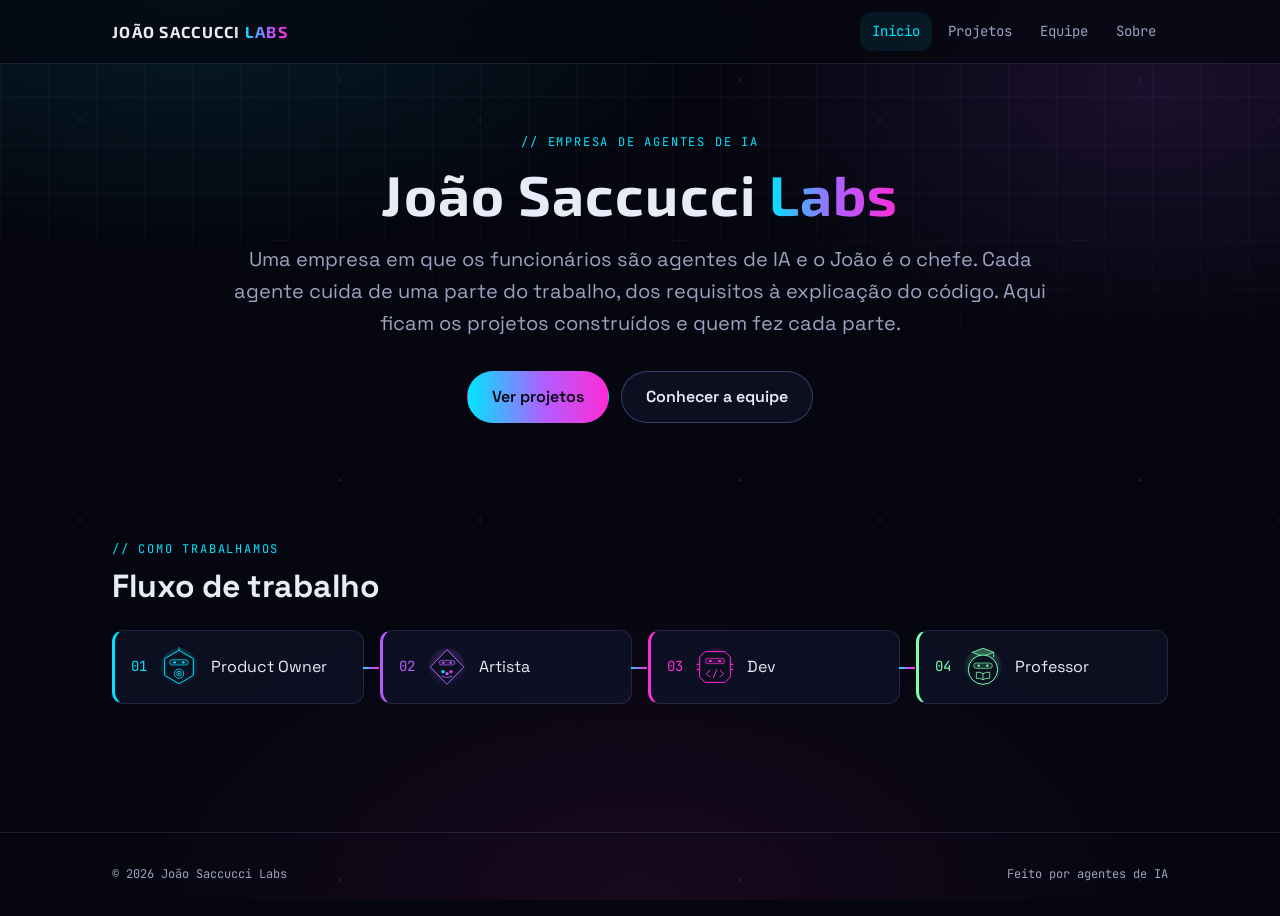
==== trabalhos/joao-saccucci-labs/index.html @ de075dd1 "Primeiro commit: empresa de agentes de IA e site João Saccucci Labs - CLAUDE.md com as regras da emp" ====
<!DOCTYPE html>
<html lang="pt-BR">
<head>
  <meta charset="UTF-8">
  <meta name="viewport" content="width=device-width, initial-scale=1.0">
  <title>João Saccucci Labs</title>
  <meta name="description" content="João Saccucci Labs: uma empresa de agentes de IA chefiada pelo João.">

  <!-- Fontes (Google Fonts), conforme docs/design.md -->
  <link rel="preconnect" href="https://fonts.googleapis.com">
  <link rel="preconnect" href="https://fonts.gstatic.com" crossorigin>
  <link href="https://fonts.googleapis.com/css2?family=JetBrains+Mono:wght@400;600&family=Exo+2:wght@600;700;800&family=Space+Grotesk:wght@400;500;600;700&display=swap" rel="stylesheet">

  <link rel="stylesheet" href="css/style.css">
</head>
<body>
  <!-- Cabeçalho igual em todas as páginas.
       aria-current="page" marca a página atual (o CSS pinta de ciano). -->
  <header class="site-header">
    <div class="container">
      <a class="logo" href="index.html">JOÃO SACCUCCI <span>LABS</span></a>

      <!-- Botão do menu no celular. O comum.js alterna aria-expanded. -->
      <button class="nav-toggle" type="button" aria-expanded="false" aria-controls="menu-principal">
        <span class="nav-toggle-icone"></span>
        <span class="sr-only">Abrir menu</span>
      </button>

      <nav class="nav" id="menu-principal" aria-label="Menu principal">
        <ul class="nav-lista">
          <li><a class="nav-link" href="index.html" aria-current="page">Início</a></li>
          <li><a class="nav-link" href="lista-projetos.html">Projetos</a></li>
          <li><a class="nav-link" href="equipe.html">Equipe</a></li>
          <li><a class="nav-link" href="sobre.html">Sobre</a></li>
        </ul>
      </nav>
    </div>
  </header>

  <main>
    <!-- Apresentação da empresa -->
    <section class="hero container surgir">
      <span class="rotulo">// Empresa de agentes de IA</span>
      <h1>João Saccucci <span class="texto-gradiente">Labs</span></h1>
      <p class="hero-texto">
        Uma empresa em que os funcionários são agentes de IA e o João é o chefe.
        Cada agente cuida de uma parte do trabalho, dos requisitos à explicação do código.
        Aqui ficam os projetos construídos e quem fez cada parte.
      </p>
      <div class="hero-acoes">
        <a class="btn btn-primario" href="lista-projetos.html">Ver projetos</a>
        <a class="btn btn-secundario" href="equipe.html">Conhecer a equipe</a>
      </div>
    </section>

    <!-- Fluxo de trabalho: a ordem é fixa, por isso fica direto no HTML.
         As cores são as mesmas de data/agentes.json. -->
    <section class="secao container" aria-labelledby="titulo-fluxo">
      <span class="rotulo">// Como trabalhamos</span>
      <h2 id="titulo-fluxo">Fluxo de trabalho</h2>
      <ol class="fluxo">
        <li class="fluxo-etapa surgir" style="--agente-cor: #00E5FF; --atraso: 0ms">
          <img src="img/agentes/product-owner.svg" alt="Avatar do Product Owner">
          <span>Product Owner</span>
        </li>
        <li class="fluxo-etapa surgir" style="--agente-cor: #B45CFF; --atraso: 100ms">
          <img src="img/agentes/artista.svg" alt="Avatar do Artista">
          <span>Artista</span>
        </li>
        <li class="fluxo-etapa surgir" style="--agente-cor: #FF2BD6; --atraso: 200ms">
          <img src="img/agentes/dev.svg" alt="Avatar do Dev">
          <span>Dev</span>
        </li>
        <li class="fluxo-etapa surgir" style="--agente-cor: #7CFFB2; --atraso: 300ms">
          <img src="img/agentes/professor.svg" alt="Avatar do Professor">
          <span>Professor</span>
        </li>
      </ol>
    </section>
  </main>

  <footer class="site-footer">
    <div class="container">
      <span>&copy; 2026 João Saccucci Labs</span>
      <span>Feito por agentes de IA</span>
    </div>
  </footer>

  <!-- Esta página não lê JSON, só precisa do menu -->
  <script src="js/comum.js"></script>
</body>
</html>
---- trabalhos/joao-saccucci-labs/css/style.css ----
/* =========================================================
   João Saccucci Labs - folha de estilo principal
   Leia o docs/design.md para entender as decisões.
   As fontes são carregadas no <head> do HTML (ver docs/design.md).
   ========================================================= */


/* ---------------------------------------------------------
   1. VARIÁVEIS (tokens de design)
   Tudo que se repete fica aqui. Mudou a cor? Muda só aqui.
   --------------------------------------------------------- */
:root {
  /* Fundos */
  --cor-fundo: #05060F;          /* fundo da página, quase preto azulado */
  --cor-fundo-2: #0B1020;        /* fundo de áreas elevadas sem vidro */
  --cor-vidro: rgba(18, 24, 48, 0.55);   /* fundo dos cards "de vidro" */
  --cor-borda: rgba(148, 163, 255, 0.16);/* borda fina dos cards */
  --cor-borda-forte: rgba(148, 163, 255, 0.32);

  /* Texto */
  --cor-texto: #E8ECF8;          /* texto principal (contraste ~17:1) */
  --cor-texto-suave: #9AA3BF;    /* texto secundário (contraste ~7.8:1) */

  /* Neon da marca */
  --cor-ciano: #00E5FF;
  --cor-roxo: #B45CFF;
  --cor-magenta: #FF2BD6;
  --cor-verde: #7CFFB2;
  --cor-erro: #FF6B81;

  /* Gradiente principal (ciano -> roxo -> magenta) */
  --gradiente: linear-gradient(90deg, var(--cor-ciano), var(--cor-roxo) 55%, var(--cor-magenta));

  /* Cor do agente: o JS troca este valor em cada card com
     style="--agente-cor: #00E5FF" (vindo do agentes.json) */
  --agente-cor: var(--cor-ciano);

  /* Tipografia */
  --fonte-display: "Exo 2", "Space Grotesk", system-ui, sans-serif;
  --fonte-texto: "Space Grotesk", system-ui, -apple-system, "Segoe UI", sans-serif;
  --fonte-mono: "JetBrains Mono", ui-monospace, Consolas, monospace;

  /* Tamanhos de fonte fluidos: clamp(mínimo, ideal, máximo) */
  --fs-xs: 0.75rem;                              /* 12px */
  --fs-sm: 0.875rem;                             /* 14px */
  --fs-base: 1rem;                               /* 16px */
  --fs-lg: 1.25rem;                              /* 20px */
  --fs-xl: clamp(1.5rem, 1.2rem + 1.2vw, 2rem);  /* 24 a 32px */
  --fs-2xl: clamp(2rem, 1.4rem + 3vw, 3.5rem);   /* 32 a 56px */

  /* Espaçamentos (escala de 4px) */
  --esp-1: 0.25rem;  /* 4px  */
  --esp-2: 0.5rem;   /* 8px  */
  --esp-3: 0.75rem;  /* 12px */
  --esp-4: 1rem;     /* 16px */
  --esp-5: 1.5rem;   /* 24px */
  --esp-6: 2rem;     /* 32px */
  --esp-7: 3rem;     /* 48px */
  --esp-8: 4rem;     /* 64px */

  /* Raios de borda */
  --raio-sm: 6px;
  --raio-md: 12px;
  --raio-lg: 20px;
  --raio-pill: 999px;

  /* Sombras e brilhos */
  --sombra: 0 8px 32px rgba(0, 0, 0, 0.45);
  --brilho-ciano: 0 0 24px rgba(0, 229, 255, 0.35);
  --brilho-magenta: 0 0 24px rgba(255, 43, 214, 0.35);

  /* Layout */
  --largura-max: 1120px;
  --altura-header: 64px;

  /* Animação */
  --transicao: 200ms ease;
}


/* ---------------------------------------------------------
   2. RESET BÁSICO
   Tira margens padrão do navegador e deixa as medidas previsíveis.
   --------------------------------------------------------- */
*,
*::before,
*::after {
  box-sizing: border-box; /* padding e borda entram na largura */
}

* {
  margin: 0;
}

html {
  scroll-behavior: smooth;
}

img,
svg {
  display: block;
  max-width: 100%; /* imagem nunca passa da largura da tela */
  height: auto;
}

a {
  color: var(--cor-ciano);
  text-decoration-thickness: 1px;
  text-underline-offset: 3px;
}

a:hover {
  color: var(--cor-texto);
}

/* Foco visível para quem navega pelo teclado (acessibilidade) */
:focus-visible {
  outline: 2px solid var(--cor-ciano);
  outline-offset: 3px;
  border-radius: var(--raio-sm);
}

ul[class],
ol[class] {
  list-style: none;
  padding: 0;
}


/* ---------------------------------------------------------
   3. BASE DA PÁGINA E FUNDO FUTURISTA
   Fundo escuro + manchas de luz + grade sutil + partículas.
   Tudo feito com gradientes, sem imagens.
   --------------------------------------------------------- */
body {
  min-height: 100vh;
  display: flex;
  flex-direction: column;
  font-family: var(--fonte-texto);
  font-size: var(--fs-base);
  line-height: 1.6;
  color: var(--cor-texto);
  background-color: var(--cor-fundo);
  /* manchas de luz coloridas nos cantos */
  background-image:
    radial-gradient(ellipse 60% 40% at 15% 0%, rgba(0, 229, 255, 0.10), transparent 70%),
    radial-gradient(ellipse 50% 40% at 90% 10%, rgba(180, 92, 255, 0.12), transparent 70%),
    radial-gradient(ellipse 60% 50% at 50% 100%, rgba(255, 43, 214, 0.08), transparent 70%);
  background-attachment: fixed;
  overflow-x: hidden; /* garante que nada cause rolagem horizontal */
}

/* Grade de linhas finas (fica atrás de tudo) */
body::before {
  content: "";
  position: fixed;
  inset: 0;
  z-index: -1;
  pointer-events: none;
  background-image:
    linear-gradient(rgba(148, 163, 255, 0.05) 1px, transparent 1px),
    linear-gradient(90deg, rgba(148, 163, 255, 0.05) 1px, transparent 1px);
  background-size: 48px 48px;
  /* a grade some suavemente em direção à parte de baixo */
  mask-image: linear-gradient(to bottom, #000 0%, transparent 85%);
  -webkit-mask-image: linear-gradient(to bottom, #000 0%, transparent 85%);
}

/* Partículas: pontinhos de luz que sobem devagar */
body::after {
  content: "";
  position: fixed;
  inset: 0;
  z-index: -1;
  pointer-events: none;
  background-image:
    radial-gradient(1.5px 1.5px at 20% 30%, rgba(0, 229, 255, 0.7), transparent),
    radial-gradient(1.5px 1.5px at 70% 60%, rgba(180, 92, 255, 0.7), transparent),
    radial-gradient(1px 1px at 40% 80%, rgba(255, 43, 214, 0.7), transparent),
    radial-gradient(1px 1px at 85% 20%, rgba(232, 236, 248, 0.6), transparent),
    radial-gradient(1px 1px at 10% 70%, rgba(232, 236, 248, 0.5), transparent);
  background-size: 400px 400px;
  opacity: 0.6;
  animation: particulas 60s linear infinite;
}

@keyframes particulas {
  from { background-position: 0 0; }
  to   { background-position: 0 -400px; }
}

/* Conteúdo principal ocupa o espaço que sobra (footer fica no fim) */
main {
  flex: 1;
}

/* Container centralizado com margem lateral */
.container {
  width: 100%;
  max-width: var(--largura-max);
  margin-inline: auto;
  padding-inline: var(--esp-4);
}

.secao {
  padding-block: var(--esp-7);
}


/* ---------------------------------------------------------
   4. TIPOGRAFIA
   --------------------------------------------------------- */
h1,
h2,
h3 {
  line-height: 1.2;
  font-weight: 700;
  letter-spacing: -0.01em;
}

h1 {
  font-family: var(--fonte-display);
  font-size: var(--fs-2xl);
  letter-spacing: 0.02em;
}

h2 {
  font-size: var(--fs-xl);
  margin-bottom: var(--esp-5);
}

h3 {
  font-size: var(--fs-lg);
}

p {
  max-width: 65ch; /* linhas não muito longas = leitura mais fácil */
}

/* Texto com gradiente neon (use em palavras de destaque) */
.texto-gradiente {
  background: var(--gradiente);
  -webkit-background-clip: text;
  background-clip: text;
  color: transparent;
}

/* Rótulo pequeno em fonte mono, ex.: "// PROJETOS" */
.rotulo {
  display: inline-block;
  font-family: var(--fonte-mono);
  font-size: var(--fs-xs);
  text-transform: uppercase;
  letter-spacing: 0.15em;
  color: var(--cor-ciano);
  margin-bottom: var(--esp-2);
}

.texto-suave {
  color: var(--cor-texto-suave);
}

/* Texto só para leitores de tela (some da tela, mas é lido) */
.sr-only {
  position: absolute;
  width: 1px;
  height: 1px;
  overflow: hidden;
  clip: rect(0 0 0 0); margin: -1px; padding: 0; border: 0; /* receita padrão completa */
  white-space: nowrap;
}


/* ---------------------------------------------------------
   5. HEADER E NAVEGAÇÃO
   No celular o menu fica escondido e abre pelo botão
   .nav-toggle. O JS só precisa alternar a classe .is-open
   no .nav e o aria-expanded do botão.
   --------------------------------------------------------- */
.site-header {
  position: sticky;
  top: 0;
  z-index: 10;
  height: var(--altura-header);
  background: rgba(5, 6, 15, 0.7);
  backdrop-filter: blur(12px);
  -webkit-backdrop-filter: blur(12px);
  border-bottom: 1px solid var(--cor-borda);
}

.site-header .container {
  height: 100%;
  display: flex;
  align-items: center;
  justify-content: space-between;
  gap: var(--esp-4);
}

/* Logo: "JSL" em Exo 2 com gradiente */
.logo {
  font-family: var(--fonte-display);
  font-weight: 700;
  font-size: var(--fs-base);
  letter-spacing: 0.08em;
  color: var(--cor-texto);
  text-decoration: none;
  white-space: nowrap;
}

.logo span {
  background: var(--gradiente);
  -webkit-background-clip: text;
  background-clip: text;
  color: transparent;
}

/* Botão hambúrguer (só aparece no celular) */
.nav-toggle {
  display: inline-flex;
  align-items: center;
  justify-content: center;
  width: 44px;   /* 44px = área mínima de toque recomendada */
  height: 44px;
  background: transparent;
  border: 1px solid var(--cor-borda-forte);
  border-radius: var(--raio-md);
  color: var(--cor-texto);
  cursor: pointer;
}

/* As três linhas do hambúrguer feitas com um span e sombras */
.nav-toggle-icone,
.nav-toggle-icone::before,
.nav-toggle-icone::after {
  display: block;
  width: 20px;
  height: 2px;
  background: currentColor;
  border-radius: 2px;
  transition: transform var(--transicao), opacity var(--transicao);
}

.nav-toggle-icone {
  position: relative;
}

.nav-toggle-icone::before,
.nav-toggle-icone::after {
  content: "";
  position: absolute;
  left: 0;
}

.nav-toggle-icone::before { top: -6px; }
.nav-toggle-icone::after  { top: 6px; }

/* Quando aberto, o hambúrguer vira um X */
.nav-toggle[aria-expanded="true"] .nav-toggle-icone { background: transparent; }
.nav-toggle[aria-expanded="true"] .nav-toggle-icone::before { transform: translateY(6px) rotate(45deg); }
.nav-toggle[aria-expanded="true"] .nav-toggle-icone::after  { transform: translateY(-6px) rotate(-45deg); }

/* Menu no celular: painel que desce abaixo do header */
.nav {
  display: none;
  position: absolute;
  top: var(--altura-header);
  left: 0;
  right: 0;
  padding: var(--esp-4);
  background: rgba(5, 6, 15, 0.95);
  border-bottom: 1px solid var(--cor-borda);
}

.nav.is-open {
  display: block;
}

.nav-lista {
  display: flex;
  flex-direction: column;
  gap: var(--esp-1);
}

.nav-link {
  display: block;
  padding: var(--esp-3) var(--esp-4);
  font-family: var(--fonte-mono);
  font-size: var(--fs-sm);
  color: var(--cor-texto-suave);
  text-decoration: none;
  border-radius: var(--raio-md);
  transition: color var(--transicao), background var(--transicao);
}

.nav-link:hover {
  color: var(--cor-texto);
  background: rgba(148, 163, 255, 0.08);
}

/* Link da página atual: use aria-current="page" no HTML */
.nav-link[aria-current="page"] {
  color: var(--cor-ciano);
  background: rgba(0, 229, 255, 0.08);
}

/* A partir de 768px o menu fica sempre visível, na horizontal */
@media (min-width: 768px) {
  .nav-toggle {
    display: none;
  }

  .nav {
    display: block;
    position: static;
    padding: 0;
    background: none;
    border: 0;
  }

  .nav-lista {
    flex-direction: row;
  }

  .nav-link {
    padding: var(--esp-2) var(--esp-3);
  }
}


/* ---------------------------------------------------------
   6. BOTÕES
   --------------------------------------------------------- */
.btn {
  display: inline-flex;
  align-items: center;
  justify-content: center;
  gap: var(--esp-2);
  min-height: 44px;
  padding: var(--esp-3) var(--esp-5);
  font-family: var(--fonte-texto);
  font-size: var(--fs-base);
  font-weight: 600;
  text-decoration: none;
  border-radius: var(--raio-pill);
  border: 1px solid transparent;
  cursor: pointer;
  transition: transform var(--transicao), box-shadow var(--transicao), background var(--transicao);
}

/* Principal: fundo com gradiente e texto escuro (contraste > 5:1) */
.btn-primario {
  background: var(--gradiente);
  color: var(--cor-fundo);
}

.btn-primario:hover {
  color: var(--cor-fundo);
  transform: translateY(-2px);
  box-shadow: var(--brilho-ciano), var(--brilho-magenta);
}

/* Secundário: vidro com borda */
.btn-secundario {
  background: var(--cor-vidro);
  color: var(--cor-texto);
  border-color: var(--cor-borda-forte);
}

.btn-secundario:hover {
  color: var(--cor-texto);
  border-color: var(--cor-ciano);
  box-shadow: var(--brilho-ciano);
}


/* ---------------------------------------------------------
   7. HERO (topo da página Início)
   --------------------------------------------------------- */
.hero {
  padding-block: var(--esp-8) var(--esp-7);
  text-align: center;
}

.hero h1 {
  margin-bottom: var(--esp-4);
}

.hero-texto {
  margin-inline: auto;
  margin-bottom: var(--esp-6);
  font-size: var(--fs-lg);
  color: var(--cor-texto-suave);
}

.hero-acoes {
  display: flex;
  flex-wrap: wrap;
  justify-content: center;
  gap: var(--esp-3);
}


/* ---------------------------------------------------------
   8. FLUXO DE TRABALHO (PO -> artista -> dev -> professor)
   Lista ordenada <ol class="fluxo"> com um <li class="fluxo-etapa">
   por agente. Cada etapa recebe style="--agente-cor: ...".
   --------------------------------------------------------- */
.fluxo {
  display: grid;
  grid-template-columns: 1fr;          /* celular: um embaixo do outro */
  gap: var(--esp-4);
  counter-reset: etapa;
}

.fluxo-etapa {
  position: relative;
  display: flex;
  align-items: center;
  gap: var(--esp-3);
  padding: var(--esp-4);
  background: var(--cor-vidro);
  border: 1px solid var(--cor-borda);
  border-left: 3px solid var(--agente-cor);
  border-radius: var(--raio-md);
  counter-increment: etapa;
}

/* Número da etapa: 01, 02... */
.fluxo-etapa::before {
  content: "0" counter(etapa);
  font-family: var(--fonte-mono);
  font-size: var(--fs-sm);
  color: var(--agente-cor);
}

.fluxo-etapa img {
  width: 40px;
  height: 40px;
}

@media (min-width: 768px) {
  .fluxo {
    grid-template-columns: repeat(4, 1fr);
  }

  /* Setinha ligando uma etapa à próxima */
  .fluxo-etapa:not(:last-child)::after {
    content: "";
    position: absolute;
    top: 50%;
    right: calc(-1 * var(--esp-4));
    width: var(--esp-4);
    height: 2px;
    background: var(--gradiente);
  }
}


/* ---------------------------------------------------------
   9. CARD BASE (vidro / glassmorphism)
   Use .card em qualquer caixa. As outras variações herdam dele.
   --------------------------------------------------------- */
.card {
  position: relative;
  padding: var(--esp-5);
  background: var(--cor-vidro);
  border: 1px solid var(--cor-borda);
  border-radius: var(--raio-lg);
  box-shadow: var(--sombra);
  backdrop-filter: blur(14px);
  -webkit-backdrop-filter: blur(14px);
}

/* Grade de cards que se adapta sozinha à largura da tela */
.grade-cards {
  display: grid;
  grid-template-columns: repeat(auto-fill, minmax(min(100%, 300px), 1fr));
  gap: var(--esp-5);
}


/* ---------------------------------------------------------
   10. CARD DE PROJETO (lista de projetos)
   O card inteiro é um link <a class="card projeto-card">.
   --------------------------------------------------------- */
.projeto-card {
  display: flex;
  flex-direction: column;
  gap: var(--esp-3);
  color: var(--cor-texto);
  text-decoration: none;
  transition: transform var(--transicao), border-color var(--transicao), box-shadow var(--transicao);
}

/* Linha de gradiente no topo do card */
.projeto-card::before {
  content: "";
  position: absolute;
  top: 0;
  left: var(--esp-5);
  right: var(--esp-5);
  height: 2px;
  background: var(--gradiente);
  border-radius: 2px;
  opacity: 0.7;
}

.projeto-card:hover {
  color: var(--cor-texto);
  transform: translateY(-4px);
  border-color: var(--cor-borda-forte);
  box-shadow: var(--sombra), var(--brilho-ciano);
}

.projeto-card-topo {
  display: flex;
  flex-wrap: wrap;
  align-items: center;
  justify-content: space-between;
  gap: var(--esp-2);
}

.projeto-card-descricao {
  color: var(--cor-texto-suave);
}

/* Data em fonte mono: "início 2026-11-02" */
.data {
  font-family: var(--fonte-mono);
  font-size: var(--fs-sm);
  color: var(--cor-texto-suave);
}

/* "Ver detalhes ->" no fim do card */
.projeto-card-link {
  margin-top: auto;
  font-family: var(--fonte-mono);
  font-size: var(--fs-sm);
  color: var(--cor-ciano);
}


/* ---------------------------------------------------------
   11. BADGE DE STATUS
   O JS converte o status do JSON em classe:
   "planejado"    -> .badge--planejado
   "em andamento" -> .badge--andamento
   "concluído"    -> .badge--concluido
   --------------------------------------------------------- */
.badge {
  display: inline-flex;
  align-items: center;
  gap: var(--esp-2);
  padding: var(--esp-1) var(--esp-3);
  font-family: var(--fonte-mono);
  font-size: var(--fs-xs);
  text-transform: uppercase;
  letter-spacing: 0.08em;
  border-radius: var(--raio-pill);
  border: 1px solid currentColor;
  white-space: nowrap;
}

/* Bolinha antes do texto */
.badge::before {
  content: "";
  width: 6px;
  height: 6px;
  border-radius: 50%;
  background: currentColor;
}

.badge--planejado {
  color: var(--cor-roxo);
  background: rgba(180, 92, 255, 0.10);
}

.badge--andamento {
  color: var(--cor-ciano);
  background: rgba(0, 229, 255, 0.10);
}

/* Bolinha pulsando = "está acontecendo agora" */
.badge--andamento::before {
  animation: pulso 1.6s ease-in-out infinite;
}

.badge--concluido {
  color: var(--cor-verde);
  background: rgba(124, 255, 178, 0.10);
}

@keyframes pulso {
  0%, 100% { opacity: 1; box-shadow: 0 0 0 0 currentColor; }
  50%      { opacity: 0.5; box-shadow: 0 0 6px 2px currentColor; }
}

/* Etiqueta de tecnologia (HTML, CSS, JavaScript) */
.tags {
  display: flex;
  flex-wrap: wrap;
  gap: var(--esp-2);
}

.tag {
  padding: var(--esp-1) var(--esp-3);
  font-family: var(--fonte-mono);
  font-size: var(--fs-xs);
  color: var(--cor-texto);
  background: rgba(148, 163, 255, 0.08);
  border: 1px solid var(--cor-borda);
  border-radius: var(--raio-sm);
}


/* ---------------------------------------------------------
   12. CARD DE AGENTE (página Equipe)
   <article class="card agente-card" style="--agente-cor: #00E5FF">
   --------------------------------------------------------- */
/* Grade da equipe: 4 agentes = 1, 2 ou 4 colunas (nunca 3+1) */
.grade-equipe {
  display: grid;
  grid-template-columns: 1fr;
  gap: var(--esp-5);
}

@media (min-width: 640px) {
  .grade-equipe { grid-template-columns: repeat(2, 1fr); }
}

@media (min-width: 1024px) {
  .grade-equipe { grid-template-columns: repeat(4, 1fr); }
}

.agente-card {
  display: flex;
  flex-direction: column;
  gap: var(--esp-3);
  border-top: 3px solid var(--agente-cor);
  transition: transform var(--transicao), box-shadow var(--transicao);
}

.agente-card:hover {
  transform: translateY(-4px);
  /* brilho na cor do próprio agente */
  box-shadow: var(--sombra), 0 0 28px color-mix(in srgb, var(--agente-cor) 35%, transparent);
}

.agente-avatar {
  width: 88px;
  height: 88px;
  /* sobe e desce devagar, como se estivesse "flutuando" */
  animation: flutuar 5s ease-in-out infinite;
}

@keyframes flutuar {
  0%, 100% { transform: translateY(0); }
  50%      { transform: translateY(-6px); }
}

/* ID da unidade em fonte mono: "UNIDADE://product-owner" */
.agente-id {
  font-family: var(--fonte-mono);
  font-size: var(--fs-xs);
  letter-spacing: 0.1em;
  text-transform: uppercase;
  color: var(--agente-cor);
}

.agente-papel {
  color: var(--cor-texto-suave);
}

/* Lista de projetos do agente */
.agente-projetos {
  margin-top: auto;
  padding-top: var(--esp-3);
  border-top: 1px solid var(--cor-borda);
}

.agente-projetos h4 {
  margin-bottom: var(--esp-2);
  font-family: var(--fonte-mono);
  font-size: var(--fs-xs);
  font-weight: 400;
  text-transform: uppercase;
  letter-spacing: 0.1em;
  color: var(--cor-texto-suave);
}

.agente-projetos li + li {
  margin-top: var(--esp-1);
}


/* ---------------------------------------------------------
   13. DETALHE DO PROJETO
   --------------------------------------------------------- */
.projeto-cabecalho {
  display: flex;
  flex-direction: column;
  gap: var(--esp-4);
  margin-bottom: var(--esp-7);
}

/* Linha com datas e status */
.projeto-meta {
  display: flex;
  flex-wrap: wrap;
  align-items: center;
  gap: var(--esp-3) var(--esp-5);
}

/* Link "<- Voltar para projetos" */
.voltar {
  font-family: var(--fonte-mono);
  font-size: var(--fs-sm);
  text-decoration: none;
}


/* ---------------------------------------------------------
   14. BLOCO DE TRABALHO DO AGENTE (dentro do detalhe)
   <article class="card trabalho" style="--agente-cor: ...">
   --------------------------------------------------------- */
.trabalhos {
  display: flex;
  flex-direction: column;
  gap: var(--esp-5);
}

.trabalho {
  border-left: 3px solid var(--agente-cor);
}

/* Avatar + nome do agente lado a lado */
.trabalho-cabecalho {
  display: flex;
  align-items: center;
  gap: var(--esp-3);
  margin-bottom: var(--esp-4);
}

.trabalho-cabecalho img {
  width: 48px;
  height: 48px;
  flex-shrink: 0;
}

.trabalho-cabecalho h3 {
  color: var(--agente-cor);
}

.trabalho-resumo {
  margin-bottom: var(--esp-5);
}

/* Título pequeno das subseções: "Entregáveis", "Imagens" */
.trabalho-subtitulo {
  margin-bottom: var(--esp-2);
  font-family: var(--fonte-mono);
  font-size: var(--fs-xs);
  font-weight: 400;
  text-transform: uppercase;
  letter-spacing: 0.1em;
  color: var(--cor-texto-suave);
}

.entregaveis {
  display: flex;
  flex-wrap: wrap;
  gap: var(--esp-2);
  margin-bottom: var(--esp-5);
}

/* Cada entregável é um "chip" clicável */
.entregavel {
  display: inline-flex;
  align-items: center;
  gap: var(--esp-2);
  min-height: 40px;
  padding: var(--esp-2) var(--esp-4);
  font-family: var(--fonte-mono);
  font-size: var(--fs-sm);
  color: var(--cor-texto);
  text-decoration: none;
  background: rgba(148, 163, 255, 0.06);
  border: 1px solid var(--cor-borda-forte);
  border-radius: var(--raio-md);
  transition: border-color var(--transicao), color var(--transicao);
}

.entregavel::before {
  content: "\2197"; /* seta diagonal ↗ */
  color: var(--agente-cor);
}

.entregavel:hover {
  color: var(--cor-texto);
  border-color: var(--agente-cor);
}

/* Galeria de prints */
.galeria {
  display: grid;
  grid-template-columns: repeat(auto-fill, minmax(min(100%, 220px), 1fr));
  gap: var(--esp-3);
}

.galeria img {
  width: 100%;
  aspect-ratio: 16 / 10;
  object-fit: cover;
  border-radius: var(--raio-md);
  border: 1px solid var(--cor-borda);
}

/* "Sem itens ainda" */
.vazio {
  font-size: var(--fs-sm);
  font-style: italic;
  color: var(--cor-texto-suave);
}


/* ---------------------------------------------------------
   15. LINHA DO TEMPO (Etapa 2)
   Os eventos são AGRUPADOS POR DATA: a data aparece uma vez
   (como um "marco" na linha) e os eventos daquele dia vêm
   embaixo. Assim, 6 eventos no mesmo dia não repetem a data
   6 vezes.

   <section class="timeline-secao">
     <ol class="timeline">
       <li class="timeline-dia">
         <h3 class="timeline-dia-data"><time>...</time></h3>
         <ol class="timeline-eventos">
           <li class="timeline-item" style="--agente-cor: ...">
             <img class="timeline-avatar"> + <div class="timeline-conteudo">

   O mini avatar do agente fica EM CIMA da linha vertical,
   no lugar da bolinha. É vertical em todas as telas.
   Medidas: avatar de 32px, então o centro da linha fica em 16px.
   --------------------------------------------------------- */
.timeline-secao {
  margin-top: var(--esp-7);
}

.timeline {
  position: relative;
  display: flex;
  flex-direction: column;
  gap: var(--esp-6);       /* espaço entre um dia e outro */
}

/* A linha vertical com o gradiente da marca (de cima para baixo) */
.timeline::before {
  content: "";
  position: absolute;
  top: var(--esp-3);
  bottom: var(--esp-3);
  left: 15px;              /* 15px + 2px de largura = centro em 16px */
  width: 2px;
  background: linear-gradient(180deg, var(--cor-ciano), var(--cor-roxo), var(--cor-magenta));
  opacity: 0.5;
}

.timeline-dia {
  position: relative;
}

/* Data do grupo: "2026-11-02" em mono, com um losango na linha */
.timeline-dia-data {
  position: relative;
  display: flex;
  align-items: center;
  min-height: 32px;
  padding-left: calc(32px + var(--esp-4));  /* alinha com o texto dos eventos */
  margin-bottom: var(--esp-4);
  font-family: var(--fonte-mono);
  font-size: var(--fs-sm);
  font-weight: 600;
  letter-spacing: 0.08em;
  color: var(--cor-texto);
}

/* Losango (quadrado girado) marcando o dia na linha */
.timeline-dia-data::before {
  content: "";
  position: absolute;
  top: 50%;
  left: 10px;              /* 12px de largura: centro em 16px */
  width: 12px;
  height: 12px;
  background: var(--cor-fundo);
  border: 2px solid var(--cor-ciano);
  box-shadow: 0 0 10px rgba(0, 229, 255, 0.5);
  transform: translateY(-50%) rotate(45deg);
}

.timeline-eventos {
  display: flex;
  flex-direction: column;
  gap: var(--esp-4);       /* espaço entre eventos do mesmo dia */
}

/* Um evento: avatar (coluna de 32px) + caixa de texto */
.timeline-item {
  display: grid;
  grid-template-columns: 32px minmax(0, 1fr);
  gap: var(--esp-4);
  align-items: start;
}

/* Mini avatar redondo, "furando" a linha */
.timeline-avatar {
  position: relative;      /* fica por cima da linha */
  width: 32px;
  height: 32px;
  margin-top: var(--esp-2);
  border-radius: 50%;
  background: var(--cor-fundo-2);
  /* anel escuro (esconde a linha atrás) + anel na cor do agente */
  box-shadow:
    0 0 0 3px var(--cor-fundo),
    0 0 0 4px var(--agente-cor),
    0 0 14px color-mix(in srgb, var(--agente-cor) 45%, transparent);
}

/* Se o agente não existir no agentes.json: bolinha no lugar do avatar */
.timeline-avatar--vazio {
  display: block;
  width: 14px;
  height: 14px;
  margin: var(--esp-3) auto 0;
  border: 3px solid var(--agente-cor);
  box-shadow: 0 0 0 3px var(--cor-fundo);
}

/* Caixa de vidro com a borda esquerda na cor do agente */
.timeline-conteudo {
  padding: var(--esp-3) var(--esp-4);
  background: var(--cor-vidro);
  border: 1px solid var(--cor-borda);
  border-left: 3px solid var(--agente-cor);
  border-radius: var(--raio-md);
  transition: border-color var(--transicao);
}

.timeline-item:hover .timeline-conteudo {
  border-color: var(--cor-borda-forte);
  border-left-color: var(--agente-cor);
}

/* Nome do agente: mono, maiúsculo, na cor dele (AA em todos os 4) */
.timeline-agente {
  display: block;
  margin-bottom: var(--esp-1);
  font-family: var(--fonte-mono);
  font-size: var(--fs-xs);
  text-transform: uppercase;
  letter-spacing: 0.1em;
  color: var(--agente-cor);
}

.timeline-descricao {
  overflow-wrap: anywhere; /* nomes de arquivo longos quebram no celular */
}


/* ---------------------------------------------------------
   16. SOBRE MIM (Etapa 2)
   Página sobre.html com um "cartão de identidade do chefe":
   rótulo CHEFE://JOAO-SACCUCCI, monograma "JS" no lugar
   da foto, dados em formato de ficha e botões de contato.
   Abaixo, dois blocos: "O que estudo" e "Minha equipe".
   --------------------------------------------------------- */
.sobre {
  max-width: 880px;
  margin-inline: auto;
}

/* ---- 16.1 Cartão de identidade ---- */
.id-cartao {
  display: grid;
  gap: var(--esp-5);
  overflow: hidden;
  /* Borda com gradiente: o fundo escuro pinta só a área interna
     (padding-box) e o gradiente aparece na borda (border-box) */
  border: 1px solid transparent;
  background:
    linear-gradient(rgba(11, 16, 32, 0.88), rgba(11, 16, 32, 0.88)) padding-box,
    var(--gradiente) border-box;
  box-shadow: var(--sombra), 0 0 40px rgba(180, 92, 255, 0.15);
}

/* Cantoneiras de "mira" (estilo painel de comando) */
.id-cartao::before,
.id-cartao::after {
  content: "";
  position: absolute;
  width: 16px;
  height: 16px;
  border: 2px solid var(--cor-ciano);
  pointer-events: none;
}

.id-cartao::before {
  top: 8px;
  left: 8px;
  border-right: 0;
  border-bottom: 0;
}

.id-cartao::after {
  right: 8px;
  bottom: 8px;
  border-left: 0;
  border-top: 0;
  border-color: var(--cor-magenta);
}

/* Faixa de cima: rótulo à esquerda, status à direita */
.id-topo {
  display: flex;
  flex-wrap: wrap;
  align-items: center;
  justify-content: space-between;
  gap: var(--esp-2) var(--esp-4);
  padding-bottom: var(--esp-4);
  border-bottom: 1px dashed var(--cor-borda-forte);
}

.id-rotulo {
  font-family: var(--fonte-mono);
  font-size: var(--fs-xs);
  font-weight: 600;
  letter-spacing: 0.15em;
  text-transform: uppercase;
  color: var(--cor-ciano);
  overflow-wrap: anywhere;
}

/* Miolo: monograma + informações (empilhado no celular) */
.id-corpo {
  display: grid;
  gap: var(--esp-5);
  align-items: center;
}

@media (min-width: 640px) {
  .id-corpo {
    grid-template-columns: auto minmax(0, 1fr);
    gap: var(--esp-6);
  }
}

/* Monograma "JS": quadrado com anel de gradiente girando devagar */
.id-monograma {
  position: relative;
  display: grid;
  place-items: center;
  width: 112px;
  height: 112px;
  border-radius: var(--raio-lg);
  overflow: hidden;
  isolation: isolate;       /* os ::before/::after ficam atrás só aqui dentro */
  box-shadow: var(--brilho-ciano);
}

/* Camada 1: gradiente cônico que gira (vira o "anel") */
.id-monograma::before {
  content: "";
  position: absolute;
  inset: -50%;
  z-index: -2;
  background: conic-gradient(var(--cor-ciano), var(--cor-roxo), var(--cor-magenta), var(--cor-ciano));
  animation: girar 8s linear infinite;
}

/* Camada 2: miolo escuro, deixando 3px do anel aparecendo */
.id-monograma::after {
  content: "";
  position: absolute;
  inset: 3px;
  z-index: -1;
  border-radius: calc(var(--raio-lg) - 3px);
  background: var(--cor-fundo-2);
}

/* As letras "JS" com gradiente */
.id-monograma span {
  font-family: var(--fonte-display);
  font-size: 2.75rem;
  font-weight: 800;
  letter-spacing: 0.02em;
  background: var(--gradiente);
  -webkit-background-clip: text;
  background-clip: text;
  color: transparent;
}

@keyframes girar {
  to { transform: rotate(1turn); }
}

.id-info h1 {
  margin-bottom: var(--esp-2);
  overflow-wrap: anywhere;
}

.id-cargo {
  color: var(--cor-texto-suave);
}

/* Ficha de dados: <dl> com pares "rótulo / valor" */
.id-dados {
  display: grid;
  grid-template-columns: repeat(auto-fit, minmax(min(100%, 150px), 1fr));
  gap: var(--esp-3) var(--esp-5);
  margin-top: var(--esp-4);
}

.id-dados dt {
  font-family: var(--fonte-mono);
  font-size: var(--fs-xs);
  letter-spacing: 0.1em;
  text-transform: uppercase;
  color: var(--cor-texto-suave);
}

.id-dados dd {
  margin: 0;
  font-size: var(--fs-sm);
  font-weight: 500;
}

/* Frase de apresentação com barrinha de gradiente à esquerda */
.id-frase {
  position: relative;
  padding-left: var(--esp-5);
  font-size: var(--fs-lg);
  line-height: 1.5;
}

.id-frase::before {
  content: "";
  position: absolute;
  top: 0;
  bottom: 0;
  left: 0;
  width: 3px;
  border-radius: 3px;
  background: linear-gradient(180deg, var(--cor-ciano), var(--cor-magenta));
}

/* Botões de contato (GitHub, LinkedIn, E-mail) */
.contatos {
  display: flex;
  flex-wrap: wrap;
  gap: var(--esp-3);
}

/* No celular os botões crescem e preenchem a linha */
.contatos .btn {
  flex: 1 1 auto;
}

@media (min-width: 640px) {
  .contatos .btn {
    flex: 0 0 auto;
  }
}

/* Ícone SVG inline: herda a cor do texto (currentColor) */
.icone {
  width: 20px;
  height: 20px;
  flex-shrink: 0;
  transition: color var(--transicao);
}

.contato:hover .icone {
  color: var(--cor-ciano);
}

/* Faixa de baixo: número do cartão + "código de barras" decorativo */
.id-rodape {
  display: flex;
  flex-wrap: wrap;
  align-items: center;
  justify-content: space-between;
  gap: var(--esp-3);
  padding-top: var(--esp-4);
  border-top: 1px dashed var(--cor-borda-forte);
  font-family: var(--fonte-mono);
  font-size: var(--fs-xs);
  letter-spacing: 0.1em;
  color: var(--cor-texto-suave);
}

.id-barras {
  width: 120px;
  height: 24px;
  opacity: 0.5;
  /* listras de larguras diferentes, só com gradiente */
  background: repeating-linear-gradient(90deg,
    var(--cor-texto-suave) 0 2px, transparent 2px 4px,
    var(--cor-texto-suave) 4px 5px, transparent 5px 8px,
    var(--cor-texto-suave) 8px 11px, transparent 11px 13px);
}

/* ---- 16.2 Blocos "O que estudo" e "Minha equipe" ---- */
.sobre-grade {
  display: grid;
  gap: var(--esp-5);
  margin-top: var(--esp-5);
}

@media (min-width: 768px) {
  .sobre-grade {
    grid-template-columns: repeat(2, 1fr);
  }
}

.sobre-bloco {
  display: flex;
  flex-direction: column;
  gap: var(--esp-3);
}

.sobre-bloco h2 {
  margin-bottom: 0;
  font-size: var(--fs-lg);
}

.sobre-bloco .rotulo {
  margin-bottom: 0;
}

/* Lista "O que estudo" com cara de terminal: "> item" */
.estudos {
  display: flex;
  flex-direction: column;
  gap: var(--esp-2);
}

.estudos li {
  display: flex;
  gap: var(--esp-2);
  padding: var(--esp-2) var(--esp-3);
  font-family: var(--fonte-mono);
  font-size: var(--fs-sm);
  background: rgba(148, 163, 255, 0.06);
  border: 1px solid var(--cor-borda);
  border-radius: var(--raio-sm);
  overflow-wrap: anywhere;
}

.estudos li::before {
  content: ">";
  color: var(--cor-ciano);
}

/* Mini avatares sobrepostos (cada <li> recebe --agente-cor) */
.mini-avatares {
  display: flex;
  padding-left: 4px;        /* espaço para o anel do primeiro */
  margin-block: var(--esp-2);
}

.mini-avatares li + li {
  margin-left: -8px;        /* um avatar encosta no outro */
}

.mini-avatares img {
  width: 48px;
  height: 48px;
  border-radius: 50%;
  background: var(--cor-fundo-2);
  box-shadow:
    0 0 0 2px var(--cor-fundo),
    0 0 0 4px var(--agente-cor);
  transition: transform var(--transicao);
}

.mini-avatares li:hover img {
  transform: translateY(-4px);
}

/* O botão "Conhecer a equipe" fica no fim do bloco, alinhado à esquerda */
.sobre-bloco .btn {
  margin-top: auto;
  align-self: flex-start;
}

/* Movimento reduzido: o anel do monograma fica parado */
@media (prefers-reduced-motion: reduce) {
  .id-monograma::before {
    animation: none;
  }
}


/* ---------------------------------------------------------
   17. MENSAGENS DE ESTADO (carregando / erro / não encontrado)
   --------------------------------------------------------- */
.mensagem {
  padding: var(--esp-5);
  text-align: center;
  border-radius: var(--raio-lg);
  border: 1px dashed var(--cor-borda-forte);
  color: var(--cor-texto-suave);
}

.mensagem--erro {
  color: var(--cor-erro);
  border-color: var(--cor-erro);
  background: rgba(255, 107, 129, 0.06);
}

.mensagem a {
  display: inline-block;
  margin-top: var(--esp-3);
}


/* ---------------------------------------------------------
   18. FOOTER
   --------------------------------------------------------- */
.site-footer {
  margin-top: var(--esp-8);
  padding-block: var(--esp-6);
  border-top: 1px solid var(--cor-borda);
  font-family: var(--fonte-mono);
  font-size: var(--fs-xs);
  color: var(--cor-texto-suave);
}

.site-footer .container {
  display: flex;
  flex-wrap: wrap;
  justify-content: space-between;
  gap: var(--esp-3);
}


/* ---------------------------------------------------------
   19. ANIMAÇÃO DE ENTRADA
   Coloque .surgir em um elemento para ele aparecer subindo.
   Para escalonar, o JS pode pôr style="--atraso: 100ms".
   --------------------------------------------------------- */
.surgir {
  animation: surgir 600ms ease-out both;
  animation-delay: var(--atraso, 0ms);
}

@keyframes surgir {
  from { opacity: 0; transform: translateY(16px); }
  to   { opacity: 1; transform: translateY(0); }
}


/* ---------------------------------------------------------
   20. TELAS MAIORES
   --------------------------------------------------------- */
@media (min-width: 768px) {
  .container {
    padding-inline: var(--esp-6);
  }

  .secao {
    padding-block: var(--esp-8);
  }
}


/* ---------------------------------------------------------
   21. MOVIMENTO REDUZIDO (acessibilidade)
   Se a pessoa pediu ao sistema "menos animação", desligamos
   tudo que se mexe. Isso é obrigatório pelos requisitos.
   --------------------------------------------------------- */
@media (prefers-reduced-motion: reduce) {
  html {
    scroll-behavior: auto;
  }

  *,
  *::before,
  *::after {
    animation-duration: 0.01ms !important;
    animation-iteration-count: 1 !important;
    transition-duration: 0.01ms !important;
  }

  body::after {
    animation: none;
  }
}


/* ---------------------------------------------------------
   22. AJUSTES DO DEV (Etapa 1)
   Pequenos complementos que faltavam para o conteúdo gerado
   pelo JavaScript ficar alinhado com o design.
   --------------------------------------------------------- */

/* Lista de projetos do agente sem bolinhas e sem recuo */
.agente-projetos ul {
  list-style: none;
  padding: 0;
}

/* O último bloco dentro do card de trabalho não precisa de margem
   embaixo (evita espaço sobrando quando "Imagens" está escondido) */
.trabalho > :last-child {
  margin-bottom: 0;
}

/* Parágrafos dentro das mensagens ficam centralizados
   (o max-width de 65ch do <p> deixava o bloco encostado à esquerda) */
.mensagem p {
  margin-inline: auto;
}

/* Cabeçalho das páginas de lista (rótulo + h1) */
.pagina-titulo {
  margin-bottom: var(--esp-6);
}

/* Cards da Equipe alinhados entre si (subgrid)
   Cada card tem 5 partes: avatar, id, nome, papel e projetos.
   Com "subgrid", os cards de uma mesma linha da grade compartilham
   as mesmas 5 linhas de altura. Assim, se o papel de um agente ocupa
   3 linhas de texto, os outros cards reservam o mesmo espaço e as
   divisórias de "Projetos" ficam todas na mesma altura.
   @supports: só aplica em navegadores que entendem subgrid;
   nos antigos, o card continua funcionando como antes (flex). */
@supports (grid-template-rows: subgrid) {
  .agente-card {
    display: grid;
    grid-row: span 5;              /* o card ocupa 5 linhas da grade pai */
    grid-template-rows: subgrid;   /* ...e usa essas linhas por dentro */
    gap: var(--esp-3);             /* espaço entre as partes do card */
    align-content: start;
  }

  .agente-projetos {
    margin-top: 0;                 /* não precisa mais empurrar para baixo */
  }
}
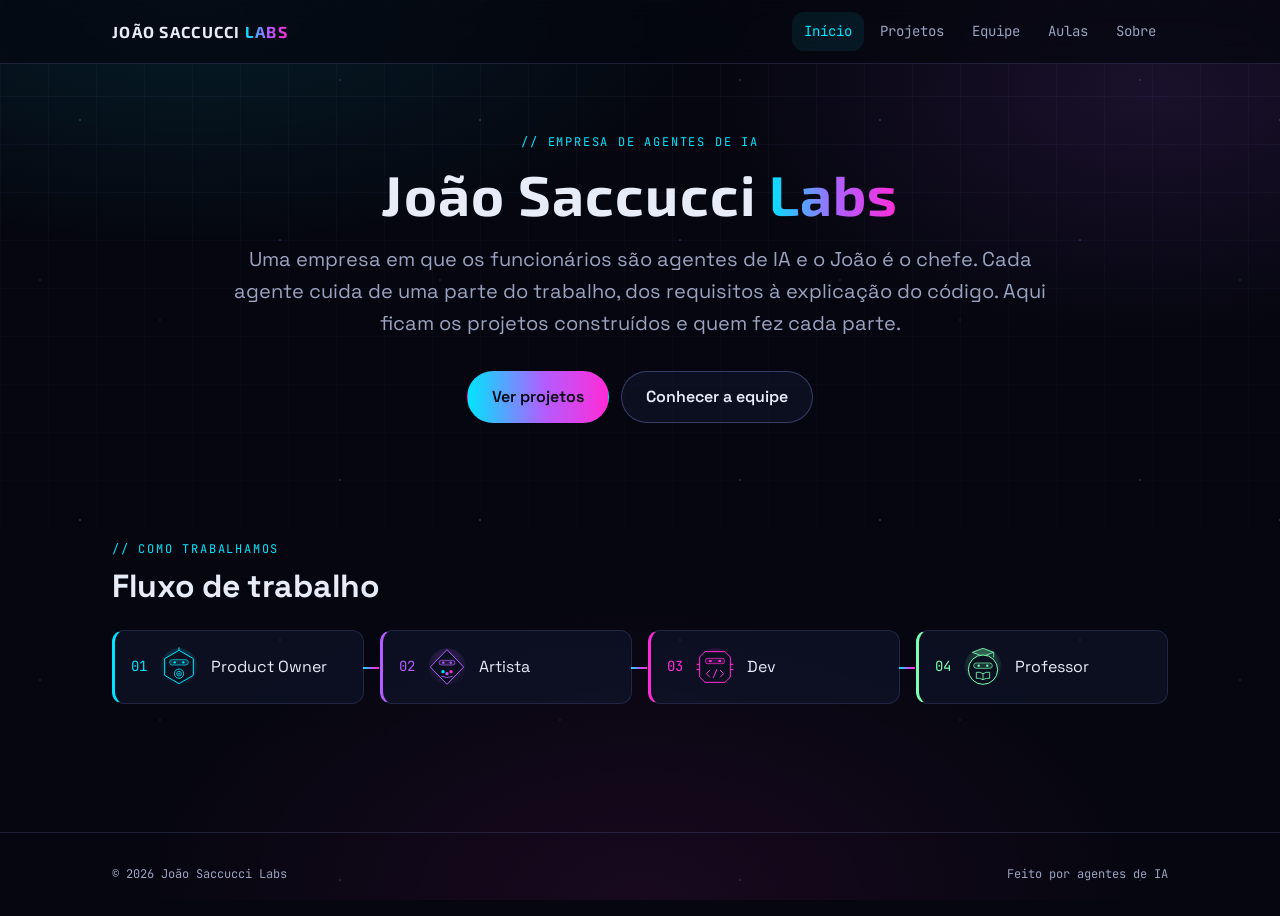
==== commit 36a4bbc7: "Etapa 3: tela de leitura das aulas - aulas.html: lista de todas as aulas, com ✓ nas concluídas - aul" ====
--- a/trabalhos/joao-saccucci-labs/index.html
+++ b/trabalhos/joao-saccucci-labs/index.html
@@ -31,6 +31,7 @@
           <li><a class="nav-link" href="index.html" aria-current="page">Início</a></li>
           <li><a class="nav-link" href="lista-projetos.html">Projetos</a></li>
           <li><a class="nav-link" href="equipe.html">Equipe</a></li>
+          <li><a class="nav-link" href="aulas.html">Aulas</a></li>
           <li><a class="nav-link" href="sobre.html">Sobre</a></li>
         </ul>
       </nav>
--- a/trabalhos/joao-saccucci-labs/css/style.css
+++ b/trabalhos/joao-saccucci-labs/css/style.css
@@ -1549,3 +1549,1556 @@
     margin-top: 0;                 /* não precisa mais empurrar para baixo */
   }
 }
+
+
+/* =========================================================
+   ETAPA 3 - AULAS
+   Seções 23 a 36: lista de aulas (aulas.html) e tela de
+   leitura (aula.html). As decisões estão no docs/design.md,
+   seção 11.
+   Nada daqui muda as outras páginas: as regras só valem com
+   as classes novas (.modo-foco, .aula-*, .aviso, ...) ou com
+   o atributo data-tema, que só a aula.html usa.
+   ========================================================= */
+
+
+/* ---------------------------------------------------------
+   23. TOKENS DA TELA DE LEITURA (tema escuro, o padrão)
+   O <body> da aula.html recebe class="modo-foco".
+   Muitas variáveis daqui apontam para as do :root (seção 1).
+   Quando o tema papel troca as do :root (seção 24), estas
+   mudam junto, sem precisar repetir tudo.
+   --------------------------------------------------------- */
+html[data-tema] {
+  color-scheme: dark; /* barras de rolagem e controles nativos escuros */
+}
+
+.modo-foco {
+  /* Superfícies */
+  --leitura-fundo: #070A14;        /* fundo calmo, sem grade e sem partículas */
+  --leitura-superficie: #0E1324;   /* caixas, botões, sumário no celular */
+  --leitura-codigo-fundo: #0A0E1C; /* fundo dos blocos de código */
+  --leitura-borda: var(--cor-borda);
+  --leitura-borda-forte: var(--cor-borda-forte);
+
+  /* Texto e destaque (o verde do professor) */
+  --leitura-texto: var(--cor-texto);              /* ~16:1 */
+  --leitura-texto-suave: var(--cor-texto-suave);  /* ~7.9:1 */
+  --leitura-destaque: var(--cor-verde);           /* ~15.8:1 */
+  --leitura-link: var(--cor-ciano);               /* ~12.8:1 */
+  --leitura-sobre-destaque: #070A14;  /* texto escrito EM CIMA do verde */
+
+  /* Balão do glossário */
+  --balao-fundo: #141A30;
+  --balao-texto: var(--cor-texto);
+
+  /* Caixas de destaque (alertas do GitHub) */
+  --aviso-dica: var(--cor-verde);      /* TIP */
+  --aviso-erro: var(--cor-erro);       /* CAUTION */
+  --aviso-entrevista: #C792FF;         /* IMPORTANT (roxo mais claro = mais contraste) */
+  --aviso-palavra: var(--cor-ciano);   /* NOTE */
+
+  /* Cores do código (nosso tema próprio para o highlight.js).
+     Todas passam de 4.5:1 sobre --leitura-codigo-fundo. */
+  --hl-texto: #E8ECF8;
+  --hl-comentario: #8B93AD;  /* ~6.2:1 */
+  --hl-palavra: #FF7AD9;     /* const, function, return, if  ~8:1 */
+  --hl-string: #7CFFB2;      /* "textos"                     ~15:1 */
+  --hl-numero: #FFB86B;      /* 42, true, false, null        ~11:1 */
+  --hl-funcao: #67E8F9;      /* nomes de função e de classe */
+  --hl-tag: #67E8F9;         /* <div> no HTML, seletor no CSS */
+  --hl-atributo: #C9A2FF;    /* class=, href=, chaves do JSON ~9:1 */
+  --hl-embutido: #FFD580;    /* console, document, fetch */
+  --hl-pontuacao: #9AA3BF;   /* ( ) { } ; < > */
+
+  /* "Certo" do checkbox. Um SVG dentro de url() não aceita var(),
+     por isso existe uma versão com a cor de cada tema. */
+  --check-icone: url("data:image/svg+xml,%3Csvg xmlns='http://www.w3.org/2000/svg' viewBox='0 0 16 16'%3E%3Cpath d='M3.5 8.5l3 3 6-7' fill='none' stroke='%23070A14' stroke-width='2.5' stroke-linecap='round' stroke-linejoin='round'/%3E%3C/svg%3E");
+
+  /* Tamanho da letra da aula.
+     --leitura-base: 17px no celular até 19px no desktop.
+     --leitura-escala: vem do atributo data-fonte no <html>
+     (5 níveis, ver logo abaixo). Sem atributo = nível 3 = 1. */
+  --leitura-base: clamp(1.0625rem, 1rem + 0.35vw, 1.1875rem);
+  --leitura-fs: calc(var(--leitura-base) * var(--leitura-escala, 1));
+  --leitura-entrelinha: 1.75;
+  /* 64ch dá cerca de 68 a 72 letras por linha nesta fonte
+     (o "ch" mede o zero, que é mais largo que a letra média) */
+  --leitura-coluna: 64ch;
+  /* Altura da barra de ferramentas grudada no topo (44px dos
+     botões + 16px de respiro + 1px da borda). Usada para os
+     títulos não ficarem escondidos atrás dela ao pular. */
+  --altura-ferramentas: 61px;
+}
+
+/* Os 5 tamanhos de letra (botões A- e A+).
+   O JS troca data-fonte="1" ... "5" no <html>. */
+html[data-fonte="1"] { --leitura-escala: 0.88; } /* ~15 a 17px */
+html[data-fonte="2"] { --leitura-escala: 0.94; } /* ~16 a 18px */
+html[data-fonte="3"] { --leitura-escala: 1;    } /* ~17 a 19px (padrão) */
+html[data-fonte="4"] { --leitura-escala: 1.12; } /* ~19 a 21px */
+html[data-fonte="5"] { --leitura-escala: 1.25; } /* ~21 a 24px */
+
+
+/* ---------------------------------------------------------
+   24. TEMA "PAPEL" (claro, só na aula.html)
+   O JS coloca data-tema="papel" no <html>. Trocamos as
+   variáveis do :root por versões escuras/sóbrias que
+   funcionam sobre o creme. Contrastes medidos sobre #F7F1E3.
+   --------------------------------------------------------- */
+html[data-tema="papel"] {
+  color-scheme: light;
+
+  --cor-fundo: #F7F1E3;            /* creme */
+  --cor-fundo-2: #EFE6D2;
+  --cor-vidro: rgba(255, 251, 240, 0.75);
+  --cor-borda: rgba(74, 58, 32, 0.18);
+  --cor-borda-forte: rgba(74, 58, 32, 0.34);
+
+  --cor-texto: #1F1A14;            /* ~15.3:1 */
+  --cor-texto-suave: #5C5346;      /* ~6.7:1  */
+
+  /* As cores neon viram "tinta": mesma família, bem mais escuras */
+  --cor-ciano: #005F8F;            /* ~6.1:1 */
+  --cor-roxo: #6B2FB3;             /* ~7:1   */
+  --cor-magenta: #A3127A;          /* ~6.4:1 */
+  --cor-verde: #0A6B3C;            /* ~5.9:1 */
+  --cor-erro: #B3261E;             /* ~5.8:1 */
+
+  --gradiente: linear-gradient(90deg, #005F8F, #6B2FB3 55%, #A3127A);
+  --sombra: 0 6px 24px rgba(74, 58, 32, 0.12);
+  --brilho-ciano: 0 0 0 3px rgba(0, 95, 143, 0.15);
+  --brilho-magenta: 0 0 0 3px rgba(163, 18, 122, 0.12);
+}
+
+/* Valores que eram "fixos" no tema escuro e precisam de versão clara */
+html[data-tema="papel"] .modo-foco {
+  --leitura-fundo: #F7F1E3;
+  --leitura-superficie: #EFE6D2;
+  --leitura-codigo-fundo: #EFE6D2;
+  --leitura-sobre-destaque: #FFFDF7;  /* creme claro sobre o verde escuro, ~5.9:1 */
+
+  --balao-fundo: #FFFDF7;
+  --balao-texto: #1F1A14;
+
+  --aviso-entrevista: #6B2FB3;
+
+  /* Código no papel: todas passam de 4.5:1 sobre #EFE6D2 */
+  --hl-texto: #1F1A14;
+  --hl-comentario: #6A6152;  /* ~4.9:1 */
+  --hl-palavra: #A3127A;     /* ~5.8:1 */
+  --hl-string: #0A6B3C;      /* ~5.3:1 */
+  --hl-numero: #9A4A00;      /* ~5.1:1 */
+  --hl-funcao: #1D4FA8;      /* ~6:1   */
+  --hl-tag: #005F8F;         /* ~5.6:1 */
+  --hl-atributo: #6B2FB3;    /* ~6:1   */
+  --hl-embutido: #7A4F00;    /* ~5.8:1 */
+  --hl-pontuacao: #5C5346;   /* ~6:1   */
+
+  --check-icone: url("data:image/svg+xml,%3Csvg xmlns='http://www.w3.org/2000/svg' viewBox='0 0 16 16'%3E%3Cpath d='M3.5 8.5l3 3 6-7' fill='none' stroke='%23FFFDF7' stroke-width='2.5' stroke-linecap='round' stroke-linejoin='round'/%3E%3C/svg%3E");
+}
+
+/* O header tinha um fundo escuro "fixo" (rgba). No papel, fica creme. */
+html[data-tema="papel"] .site-header {
+  background: rgba(247, 241, 227, 0.88);
+}
+
+html[data-tema="papel"] .nav-link:hover {
+  background: rgba(74, 58, 32, 0.06);
+}
+
+html[data-tema="papel"] .nav-link[aria-current="page"] {
+  background: rgba(0, 95, 143, 0.08);
+}
+
+/* Painel do menu no celular (só abaixo de 768px) */
+@media (max-width: 767.98px) {
+  html[data-tema="papel"] .nav {
+    background: rgba(247, 241, 227, 0.97);
+  }
+}
+
+
+/* ---------------------------------------------------------
+   25. MODO FOCO: FUNDO CALMO + BARRA DE PROGRESSO
+   --------------------------------------------------------- */
+body.modo-foco {
+  background-color: var(--leitura-fundo);
+  /* Só um brilho verde bem fraco no topo, parado */
+  background-image: radial-gradient(ellipse 70% 320px at 50% 0%,
+    color-mix(in srgb, var(--leitura-destaque) 7%, transparent), transparent 70%);
+  background-attachment: scroll;
+  transition: background-color var(--transicao), color var(--transicao);
+}
+
+/* Desliga a grade (::before) e as partículas (::after) da seção 3 */
+body.modo-foco::before,
+body.modo-foco::after {
+  content: none;
+  animation: none;
+}
+
+/* Cor da seleção de texto, no tom do professor */
+.modo-foco ::selection {
+  background: color-mix(in srgb, var(--leitura-destaque) 30%, transparent);
+}
+
+/* Barra de progresso de leitura, fixa no topo da tela.
+   HTML: <div class="leitura-progresso" aria-hidden="true">
+           <div class="leitura-progresso-barra"></div></div>
+   O JS só troca style="--progresso: 0.42" (de 0 a 1) na .leitura-progresso. */
+.leitura-progresso {
+  position: fixed;
+  top: 0;
+  left: 0;
+  right: 0;
+  z-index: 40;              /* acima do header (10) e do sumário (30) */
+  height: 3px;
+  pointer-events: none;
+  background: color-mix(in srgb, var(--leitura-texto) 8%, transparent);
+}
+
+.leitura-progresso-barra {
+  height: 100%;
+  background: linear-gradient(90deg, var(--leitura-destaque), var(--cor-ciano));
+  box-shadow: 0 0 8px color-mix(in srgb, var(--leitura-destaque) 60%, transparent);
+  transform-origin: left;
+  transform: scaleX(var(--progresso, 0)); /* 0 = vazia, 1 = cheia */
+}
+
+
+/* ---------------------------------------------------------
+   26. LAYOUT DA AULA + CABEÇALHO
+   <main class="container aula-layout">
+     <aside class="aula-sumario">  (seção 28)
+     <article class="aula">        (cabeçalho, ferramentas, conteúdo...)
+   Celular/tablet: só a coluna do texto (o sumário vira gaveta).
+   A partir de 1024px: sumário à esquerda + texto.
+   --------------------------------------------------------- */
+.aula-layout {
+  padding-block: var(--esp-5) var(--esp-7);
+}
+
+@media (min-width: 1024px) {
+  .aula-layout {
+    display: grid;
+    grid-template-columns: 15rem minmax(0, 1fr);
+    gap: var(--esp-7);
+    align-items: start;
+  }
+}
+
+/* A coluna de leitura: letra da aula + largura confortável */
+.aula {
+  min-width: 0;                      /* deixa a coluna encolher na grade */
+  width: 100%;
+  max-width: min(var(--leitura-coluna), 100%);
+  margin-inline: auto;
+  font-size: var(--leitura-fs);
+  color: var(--leitura-texto);
+}
+
+/* O "Voltar para as aulas" usa a classe .voltar (seção 13) */
+.aula > .voltar {
+  display: inline-block;
+  font-size: var(--fs-sm);           /* não cresce com A+ */
+}
+
+.aula-cabecalho {
+  margin-block: var(--esp-4) var(--esp-5);
+  padding-bottom: var(--esp-5);
+  border-bottom: 1px solid var(--leitura-borda);
+}
+
+/* Linha de cima: [AULA 01] JOÃO SACCUCCI LABS */
+.aula-sobretitulo {
+  display: flex;
+  flex-wrap: wrap;
+  align-items: center;
+  gap: var(--esp-2) var(--esp-3);
+  max-width: none;
+  margin-bottom: var(--esp-3);
+  font-family: var(--fonte-mono);
+  font-size: var(--fs-xs);
+  letter-spacing: 0.12em;
+  text-transform: uppercase;
+  color: var(--leitura-texto-suave);
+}
+
+/* "Aula 01" numa pílula verde */
+.aula-numero {
+  padding: 2px var(--esp-3);
+  font-weight: 600;
+  color: var(--leitura-destaque);
+  border: 1px solid currentColor;
+  border-radius: var(--raio-pill);
+  background: color-mix(in srgb, var(--leitura-destaque) 10%, transparent);
+}
+
+.aula-titulo {
+  margin-bottom: var(--esp-3);
+  font-size: clamp(1.75rem, 1.3rem + 2vw, 2.5rem); /* 28 a 40px */
+  line-height: 1.2;
+  overflow-wrap: break-word;
+}
+
+/* "15 min de leitura" com o ícone de relógio */
+.aula-meta {
+  display: flex;
+  flex-wrap: wrap;
+  align-items: center;
+  gap: var(--esp-2);
+  font-family: var(--fonte-mono);
+  font-size: var(--fs-sm);
+  color: var(--leitura-texto-suave);
+}
+
+.aula-meta .icone {
+  width: 16px;
+  height: 16px;
+  color: var(--leitura-destaque);
+}
+
+
+/* ---------------------------------------------------------
+   27. BARRA DE FERRAMENTAS (Sumário, A-, A+, tema, concluir)
+   Fica grudada logo abaixo do header enquanto a página rola.
+   Os botões NÃO crescem com A+ (usam rem, não em).
+   --------------------------------------------------------- */
+.aula-ferramentas {
+  --ferramentas-fundo: color-mix(in srgb, var(--leitura-fundo) 92%, transparent);
+  position: sticky;
+  top: var(--altura-header);
+  z-index: 5;
+  display: flex;
+  flex-wrap: wrap;
+  align-items: center;
+  gap: var(--esp-2);
+  margin-bottom: var(--esp-6);
+  padding-block: var(--esp-2);
+  font-size: var(--fs-sm);
+  background: var(--ferramentas-fundo);
+  backdrop-filter: blur(8px);
+  -webkit-backdrop-filter: blur(8px);
+  border-bottom: 1px solid var(--leitura-borda);
+}
+
+/* Sem sumário lateral, o fundo da barra vai de ponta a ponta
+   da tela (truque: sombra gigante + recorte só nas laterais).
+   Sombra não cria rolagem horizontal. */
+@media (max-width: 1023.98px) {
+  .aula-ferramentas {
+    box-shadow: 0 0 0 100vmax var(--ferramentas-fundo);
+    clip-path: inset(0 -100vmax);
+  }
+}
+
+/* Botão padrão da barra */
+.ferramenta {
+  display: inline-flex;
+  align-items: center;
+  justify-content: center;
+  gap: 6px;
+  min-width: 44px;
+  min-height: 44px;
+  padding: 0 var(--esp-3);
+  font-family: var(--fonte-texto);
+  font-size: var(--fs-sm);
+  font-weight: 600;
+  line-height: 1;
+  color: var(--leitura-texto);
+  background: var(--leitura-superficie);
+  border: 1px solid var(--leitura-borda-forte);
+  border-radius: var(--raio-md);
+  cursor: pointer;
+  transition: border-color var(--transicao), color var(--transicao), background var(--transicao);
+}
+
+.ferramenta:hover:not(:disabled) {
+  border-color: var(--leitura-destaque);
+}
+
+/* A- no nível 1 e A+ no nível 5 ficam desativados */
+.ferramenta:disabled {
+  opacity: 0.45;
+  cursor: not-allowed;
+}
+
+/* Botão "ligado" (tema papel ativo, aula concluída) */
+.ferramenta[aria-pressed="true"] {
+  color: var(--leitura-destaque);
+  border-color: currentColor;
+  background: color-mix(in srgb, var(--leitura-destaque) 12%, var(--leitura-superficie));
+}
+
+.ferramenta .icone {
+  width: 18px;
+  height: 18px;
+}
+
+/* A- e A+ grudados, como um botão só dividido ao meio */
+.ferramenta-grupo {
+  display: inline-flex;
+}
+
+.ferramenta-grupo .ferramenta:first-child {
+  border-top-right-radius: 0;
+  border-bottom-right-radius: 0;
+}
+
+.ferramenta-grupo .ferramenta + .ferramenta {
+  margin-left: -1px;
+  border-top-left-radius: 0;
+  border-bottom-left-radius: 0;
+}
+
+/* As letras "A-" e "A+" em mono, um pouco maiores */
+.ferramenta-letra {
+  font-family: var(--fonte-mono);
+  font-size: var(--fs-base);
+}
+
+/* Empurra o que vem depois para a direita */
+.ferramenta-espaco {
+  flex: 1 1 0;
+}
+
+/* No celular, os textos "Tema papel" e "Concluída" somem da tela
+   (só o ícone fica), mas continuam sendo lidos pelo leitor de tela. */
+@media (max-width: 639.98px) {
+  .ferramenta-texto {
+    position: absolute;
+    width: 1px;
+    height: 1px;
+    overflow: hidden;
+    clip: rect(0 0 0 0);
+    white-space: nowrap;
+  }
+}
+
+/* O botão "Sumário" só existe abaixo de 1024px */
+@media (min-width: 1024px) {
+  .aula-sumario-botao {
+    display: none;
+  }
+}
+
+
+/* ---------------------------------------------------------
+   28. SUMÁRIO
+   Celular/tablet: gaveta que entra pela esquerda. O JS coloca
+   a classe "sumario-aberto" no <body> (e aria-expanded="true"
+   no botão "Sumário"). Um fundo escuro (.aula-sumario-fundo)
+   cobre o texto atrás; tocar nele fecha a gaveta.
+   Desktop (1024px+): coluna fixa à esquerda que acompanha a
+   rolagem. Item ativo: aria-current="true" no link.
+   --------------------------------------------------------- */
+.aula-sumario {
+  position: fixed;
+  top: 0;
+  bottom: 0;
+  left: 0;
+  z-index: 30;
+  display: flex;
+  flex-direction: column;
+  width: min(20rem, 86vw);
+  padding: var(--esp-5) var(--esp-4);
+  background: var(--leitura-superficie);
+  border-right: 1px solid var(--leitura-borda-forte);
+  box-shadow: var(--sombra);
+  overflow-y: auto;
+  overscroll-behavior: contain;   /* rolar a gaveta não rola a página */
+  /* Fechada: fora da tela e invisível (o Tab não entra nela) */
+  transform: translateX(-100%);
+  visibility: hidden;
+  transition: transform 250ms ease, visibility 0s linear 250ms;
+}
+
+.sumario-aberto .aula-sumario {
+  transform: none;
+  visibility: visible;
+  transition: transform 250ms ease, visibility 0s;
+}
+
+/* Fundo escuro atrás da gaveta */
+.aula-sumario-fundo {
+  position: fixed;
+  inset: 0;
+  z-index: 29;
+  background: rgba(5, 6, 15, 0.6);
+  opacity: 0;
+  visibility: hidden;
+  transition: opacity 250ms ease, visibility 0s linear 250ms;
+}
+
+.sumario-aberto .aula-sumario-fundo {
+  opacity: 1;
+  visibility: visible;
+  transition: opacity 250ms ease, visibility 0s;
+}
+
+/* Com a gaveta aberta, a página atrás não rola */
+body.sumario-aberto {
+  overflow: hidden;
+}
+
+/* Topo da gaveta: "SUMÁRIO" + botão X */
+.aula-sumario-topo {
+  display: flex;
+  align-items: center;
+  justify-content: space-between;
+  gap: var(--esp-3);
+  margin-bottom: var(--esp-3);
+}
+
+.aula-sumario-titulo {
+  font-family: var(--fonte-mono);
+  font-size: var(--fs-xs);
+  letter-spacing: 0.15em;
+  text-transform: uppercase;
+  color: var(--leitura-texto-suave);
+}
+
+.aula-sumario-fechar {
+  display: inline-flex;
+  align-items: center;
+  justify-content: center;
+  width: 44px;
+  height: 44px;
+  font-size: 1.5rem;
+  line-height: 1;
+  color: var(--leitura-texto);
+  background: transparent;
+  border: 1px solid var(--leitura-borda-forte);
+  border-radius: var(--raio-md);
+  cursor: pointer;
+}
+
+/* A lista: uma linha fina à esquerda, como um "trilho" */
+.sumario-lista {
+  display: flex;
+  flex-direction: column;
+  gap: 2px;
+  border-left: 1px solid var(--leitura-borda-forte);
+}
+
+.sumario-link {
+  display: flex;
+  align-items: center;
+  min-height: 44px;                 /* alvo de toque no celular */
+  padding: var(--esp-2) var(--esp-3);
+  margin-left: -1px;                /* a barra do item ativo cobre o trilho */
+  font-size: var(--fs-sm);
+  line-height: 1.4;
+  color: var(--leitura-texto-suave);
+  text-decoration: none;
+  border-left: 2px solid transparent;
+  border-radius: 0 var(--raio-sm) var(--raio-sm) 0;
+  transition: color var(--transicao), background var(--transicao), border-color var(--transicao);
+}
+
+.sumario-link:hover {
+  color: var(--leitura-texto);
+  background: color-mix(in srgb, var(--leitura-texto) 6%, transparent);
+}
+
+/* Seção que está sendo lida: barra verde + texto verde em negrito
+   (não depende só da cor: tem a barra e o peso da letra) */
+.sumario-link[aria-current="true"] {
+  font-weight: 600;
+  color: var(--leitura-destaque);
+  border-left-color: var(--leitura-destaque);
+  background: color-mix(in srgb, var(--leitura-destaque) 10%, transparent);
+}
+
+/* Títulos ### aparecem recuados */
+.sumario-item--sub .sumario-link {
+  padding-left: calc(var(--esp-3) + var(--esp-4));
+}
+
+/* Desktop: vira coluna lateral normal, grudada no topo */
+@media (min-width: 1024px) {
+  .aula-sumario {
+    position: sticky;
+    top: calc(var(--altura-header) + var(--esp-5));
+    bottom: auto;
+    left: auto;
+    z-index: auto;
+    width: auto;
+    max-height: calc(100vh - var(--altura-header) - var(--esp-7));
+    padding: var(--esp-6) 0 0;     /* alinha mais ou menos com o título da aula */
+    background: none;
+    border: 0;
+    box-shadow: none;
+    transform: none;
+    visibility: visible;
+    transition: none;
+  }
+
+  .aula-sumario-fundo,
+  .aula-sumario-fechar {
+    display: none;
+  }
+
+  .sumario-link {
+    min-height: 36px;              /* com mouse, pode ser mais compacto */
+  }
+
+  body.sumario-aberto {
+    overflow: auto;                /* segurança: no desktop nunca trava */
+  }
+}
+
+/* Quando a aula não existe, o JS esconde o sumário e a barra
+   com o atributo hidden (o display:flex daqui venceria sem isto) */
+.aula-sumario[hidden],
+.aula-ferramentas[hidden],
+.aula-sumario-fundo[hidden] {
+  display: none;
+}
+
+
+/* ---------------------------------------------------------
+   29. CONTEÚDO DA AULA (o HTML que o marked gera)
+   Tudo dentro de <div class="aula-conteudo">. Os tamanhos
+   usam "em", então crescem junto com A+.
+   --------------------------------------------------------- */
+.aula-conteudo {
+  line-height: var(--leitura-entrelinha);
+  overflow-wrap: break-word;       /* palavras gigantes quebram no celular */
+}
+
+/* Espaço entre um bloco e o próximo (parágrafo, lista, código...) */
+.aula-conteudo > * + * {
+  margin-top: 1.1em;
+}
+
+/* A coluna já limita a largura; o limite de 65ch do <p> não precisa */
+.aula-conteudo p {
+  max-width: none;
+}
+
+/* O título "# Aula 01 ..." do .md repete o cabeçalho: escondemos */
+.aula-conteudo > h1:first-child {
+  display: none;
+}
+
+.aula-conteudo h1,
+.aula-conteudo h2,
+.aula-conteudo h3,
+.aula-conteudo h4 {
+  font-family: var(--fonte-texto);
+  letter-spacing: -0.01em;
+  line-height: 1.25;
+  color: var(--leitura-texto);
+  /* ao pular pelo sumário, o título não fica atrás do header + barra */
+  scroll-margin-top: calc(var(--altura-header) + var(--altura-ferramentas) + var(--esp-4));
+}
+
+/* h2: abre uma parte nova da aula, com um tracinho verde em cima */
+.aula-conteudo h1,
+.aula-conteudo h2 {
+  margin-top: 2.2em;
+  margin-bottom: 0;
+  font-size: 1.5em;
+}
+
+.aula-conteudo h2::before {
+  content: "";
+  display: block;
+  width: 2.5rem;
+  height: 3px;
+  margin-bottom: 0.6em;
+  border-radius: 3px;
+  background: var(--leitura-destaque);
+}
+
+.aula-conteudo h3 {
+  margin-top: 1.8em;
+  font-size: 1.2em;
+}
+
+.aula-conteudo h4 {
+  margin-top: 1.5em;
+  font-size: 1.05em;
+}
+
+/* Logo depois de um título, o texto fica mais perto dele */
+.aula-conteudo :is(h1, h2, h3, h4) + * {
+  margin-top: 0.6em;
+}
+
+.aula-conteudo a {
+  color: var(--leitura-link);
+  text-decoration-thickness: 1px;
+  text-underline-offset: 0.2em;
+}
+
+.aula-conteudo a:hover {
+  color: var(--leitura-link);
+  text-decoration-thickness: 2px;
+}
+
+.aula-conteudo strong {
+  font-weight: 700;
+}
+
+/* Listas comuns */
+.aula-conteudo ul,
+.aula-conteudo ol {
+  padding-left: 1.5em;
+}
+
+.aula-conteudo li + li,
+.aula-conteudo li > ul,
+.aula-conteudo li > ol {
+  margin-top: 0.4em;
+}
+
+.aula-conteudo li::marker {
+  color: var(--leitura-destaque);
+}
+
+/* Linha divisória (---) */
+.aula-conteudo hr {
+  height: 1px;
+  margin-block: 2.5em;
+  border: 0;
+  background: var(--leitura-borda-forte);
+}
+
+.aula-conteudo img {
+  border: 1px solid var(--leitura-borda);
+  border-radius: var(--raio-md);
+}
+
+/* Citação comum (blockquote SEM [!TIP] etc.) */
+.aula-conteudo blockquote {
+  padding: 0.2em 0 0.2em 1.1em;
+  font-style: italic;
+  color: var(--leitura-texto-suave);
+  border-left: 3px solid var(--leitura-borda-forte);
+}
+
+.aula-conteudo blockquote > * + * {
+  margin-top: 0.6em;
+}
+
+/* Código no meio da frase: `assim` */
+.aula-conteudo :not(pre) > code,
+.aula-conteudo kbd {
+  padding: 0.12em 0.4em;
+  font-family: var(--fonte-mono);
+  font-size: 0.86em;
+  color: var(--leitura-texto);
+  background: var(--leitura-superficie);
+  border: 1px solid var(--leitura-borda);
+  border-radius: var(--raio-sm);
+  overflow-wrap: anywhere;         /* nome de arquivo longo quebra */
+}
+
+.aula-conteudo kbd {
+  border-bottom-width: 2px;        /* tecla com "profundidade" */
+}
+
+/* Tabelas: o JS embrulha cada <table> em
+   <div class="tabela-rolagem" tabindex="0" role="region" aria-label="Tabela">
+   A tabela larga rola DENTRO desse div; a página não. */
+.tabela-rolagem {
+  max-width: 100%;
+  overflow-x: auto;
+  border: 1px solid var(--leitura-borda);
+  border-radius: var(--raio-md);
+}
+
+.aula-conteudo table {
+  width: 100%;
+  border-collapse: collapse;
+  font-size: 0.9em;
+  line-height: 1.5;
+}
+
+/* Se o JS não embrulhar, a própria tabela rola (plano B) */
+.aula-conteudo > table {
+  display: block;
+  max-width: 100%;
+  overflow-x: auto;
+}
+
+.aula-conteudo th,
+.aula-conteudo td {
+  padding: 0.6em 0.9em;
+  text-align: left;
+  vertical-align: top;
+  border-bottom: 1px solid var(--leitura-borda);
+  min-width: 8ch;                  /* colunas não ficam espremidas */
+}
+
+.aula-conteudo th {
+  font-weight: 600;
+  white-space: nowrap;
+  background: var(--leitura-superficie);
+}
+
+.aula-conteudo tr:last-child td {
+  border-bottom: 0;
+}
+
+/* Linhas "zebradas" para o olho não se perder */
+.aula-conteudo tbody tr:nth-child(even) {
+  background: color-mix(in srgb, var(--leitura-texto) 3%, transparent);
+}
+
+
+/* ---------------------------------------------------------
+   30. BLOCOS DE CÓDIGO + TEMA DO HIGHLIGHT.JS
+   O JS embrulha cada <pre> assim:
+   <div class="codigo">
+     <div class="codigo-topo">
+       <span class="codigo-linguagem">js</span>
+       <button class="codigo-copiar" type="button">Copiar</button>
+       <span class="sr-only" role="status"></span>
+     </div>
+     <pre tabindex="0"><code class="hljs language-js">...</code></pre>
+   </div>
+   Estados do botão: data-estado="copiado" ou data-estado="erro".
+   NÃO importamos CSS de tema do CDN: as cores ficam aqui.
+   --------------------------------------------------------- */
+.codigo {
+  border: 1px solid var(--leitura-borda);
+  border-radius: var(--raio-md);
+  background: var(--leitura-codigo-fundo);
+  overflow: hidden;                /* cantos arredondados no topo */
+}
+
+.codigo-topo {
+  display: flex;
+  align-items: center;
+  justify-content: space-between;
+  gap: var(--esp-3);
+  padding: var(--esp-1) var(--esp-1) var(--esp-1) var(--esp-4);
+  background: var(--leitura-superficie);
+  border-bottom: 1px solid var(--leitura-borda);
+  font-family: var(--fonte-mono);
+  font-size: var(--fs-xs);
+}
+
+.codigo-linguagem {
+  letter-spacing: 0.12em;
+  text-transform: uppercase;
+  color: var(--leitura-texto-suave);
+}
+
+.codigo-copiar {
+  display: inline-flex;
+  align-items: center;
+  gap: 6px;
+  min-height: 36px;
+  padding: 0 var(--esp-3);
+  font-family: var(--fonte-mono);
+  font-size: var(--fs-xs);
+  color: var(--leitura-texto);
+  background: transparent;
+  border: 1px solid var(--leitura-borda-forte);
+  border-radius: var(--raio-sm);
+  cursor: pointer;
+  transition: color var(--transicao), border-color var(--transicao);
+}
+
+/* Em tela de toque, o botão fica com 44px de altura */
+@media (pointer: coarse) {
+  .codigo-copiar {
+    min-height: 44px;
+  }
+}
+
+.codigo-copiar:hover {
+  border-color: var(--leitura-destaque);
+}
+
+.codigo-copiar .icone {
+  width: 14px;
+  height: 14px;
+}
+
+/* "Copiado!" (verde) e "Não foi possível copiar" (vermelho).
+   O texto do botão muda, então não depende só da cor. */
+.codigo-copiar[data-estado="copiado"] {
+  color: var(--leitura-destaque);
+  border-color: currentColor;
+}
+
+.codigo-copiar[data-estado="erro"] {
+  color: var(--cor-erro);
+  border-color: currentColor;
+}
+
+/* O bloco de código em si (com ou sem o .codigo em volta) */
+.aula-conteudo pre {
+  margin: 0;
+  padding: 1em 1.1em;
+  overflow-x: auto;                /* linha longa rola AQUI dentro */
+  font-family: var(--fonte-mono);
+  font-size: 0.84em;
+  line-height: 1.6;
+  tab-size: 2;
+  color: var(--hl-texto);
+  background: var(--leitura-codigo-fundo);
+}
+
+/* <pre> sem o embrulho (se o JS falhar): ganha borda própria */
+.aula-conteudo > pre {
+  border: 1px solid var(--leitura-borda);
+  border-radius: var(--raio-md);
+}
+
+.aula-conteudo pre code {
+  display: block;
+  padding: 0;
+  font: inherit;
+  white-space: pre;
+  color: inherit;
+  background: none;
+  border: 0;
+}
+
+/* --- Tema de cores (classes que o highlight.js coloca) --- */
+.hljs {
+  color: var(--hl-texto);
+  background: transparent;
+}
+
+.hljs-comment,
+.hljs-quote {
+  color: var(--hl-comentario);
+  font-style: italic;              /* comentário: cor E itálico */
+}
+
+.hljs-keyword,
+.hljs-selector-tag,
+.hljs-variable.language_,
+.hljs-doctag {
+  color: var(--hl-palavra);
+}
+
+.hljs-string,
+.hljs-regexp,
+.hljs-template-tag,
+.hljs-addition {
+  color: var(--hl-string);
+}
+
+.hljs-number,
+.hljs-literal,
+.hljs-symbol,
+.hljs-bullet {
+  color: var(--hl-numero);
+}
+
+.hljs-title,
+.hljs-title.function_,
+.hljs-title.class_,
+.hljs-section {
+  color: var(--hl-funcao);
+}
+
+.hljs-name,
+.hljs-selector-class,
+.hljs-selector-id,
+.hljs-selector-pseudo,
+.hljs-selector-attr {
+  color: var(--hl-tag);
+}
+
+.hljs-attr,
+.hljs-attribute,
+.hljs-property,
+.hljs-params {
+  color: var(--hl-atributo);
+}
+
+.hljs-built_in,
+.hljs-type,
+.hljs-variable {
+  color: var(--hl-embutido);
+}
+
+.hljs-tag,
+.hljs-punctuation,
+.hljs-operator,
+.hljs-meta,
+.hljs-subst {
+  color: var(--hl-pontuacao);
+}
+
+/* Dentro de <...> o nome da tag continua com a cor de tag */
+.hljs-tag .hljs-name {
+  color: var(--hl-tag);
+}
+
+.hljs-tag .hljs-attr {
+  color: var(--hl-atributo);
+}
+
+.hljs-deletion {
+  color: var(--cor-erro);
+}
+
+.hljs-emphasis { font-style: italic; }
+.hljs-strong   { font-weight: 700; }
+
+
+/* ---------------------------------------------------------
+   31. CAIXAS DE DESTAQUE (alertas do GitHub)
+   > [!TIP]       -> .aviso--dica        💡 Dica
+   > [!CAUTION]   -> .aviso--erro        ⚠️ Erro comum
+   > [!IMPORTANT] -> .aviso--entrevista  🎤 Em entrevista
+   > [!NOTE]      -> .aviso--palavra     📖 Palavra nova
+   Cada tipo tem cor, ícone E título escrito (não só cor).
+   --------------------------------------------------------- */
+.aviso {
+  --aviso-cor: var(--leitura-destaque);
+  padding: 0.9em 1.1em;
+  background: color-mix(in srgb, var(--aviso-cor) 8%, var(--leitura-fundo));
+  border: 1px solid color-mix(in srgb, var(--aviso-cor) 40%, transparent);
+  border-left: 4px solid var(--aviso-cor);
+  border-radius: var(--raio-md);
+}
+
+.aviso > * + * {
+  margin-top: 0.6em;
+}
+
+/* Título: ícone + nome do tipo, em mono e na cor da caixa */
+.aviso-titulo {
+  display: flex;
+  align-items: center;
+  gap: 0.5em;
+  font-family: var(--fonte-mono);
+  font-size: 0.8em;
+  font-weight: 600;
+  letter-spacing: 0.1em;
+  text-transform: uppercase;
+  color: var(--aviso-cor);
+}
+
+.aviso-icone {
+  font-size: 1.3em;                /* o emoji um pouco maior */
+  line-height: 1;
+  letter-spacing: 0;
+}
+
+.aviso--dica       { --aviso-cor: var(--aviso-dica); }
+.aviso--erro       { --aviso-cor: var(--aviso-erro); }
+.aviso--entrevista { --aviso-cor: var(--aviso-entrevista); }
+.aviso--palavra    { --aviso-cor: var(--aviso-palavra); }
+
+
+/* ---------------------------------------------------------
+   32. TERMO DO GLOSSÁRIO ([[fetch]])
+   <span class="glossario">
+     <button class="glossario-termo" type="button"
+             aria-expanded="false" aria-describedby="glossario-1">fetch</button>
+     <span class="glossario-balao" id="glossario-1" role="tooltip">
+       <span class="glossario-traducao">buscar</span>
+       <span class="glossario-explicacao">Função do JavaScript...</span>
+     </span>
+   </span>
+   O balão só aparece com a classe .is-aberto no .glossario.
+   O JS abre com mouse, foco (Tab) e toque; fecha com Esc,
+   saindo com o mouse/foco ou tocando fora. Um por vez.
+   --------------------------------------------------------- */
+.glossario {
+  position: relative;
+}
+
+/* A palavra: parece texto, com sublinhado pontilhado verde */
+.glossario-termo {
+  padding: 0 0.1em;
+  margin: 0 -0.1em;
+  font: inherit;
+  color: inherit;
+  background: none;
+  border: 0;
+  border-radius: 3px;
+  cursor: help;
+  text-decoration: underline dotted;
+  text-decoration-color: var(--leitura-destaque);
+  text-decoration-thickness: 2px;
+  text-underline-offset: 0.22em;
+}
+
+.glossario-termo:hover,
+.glossario.is-aberto .glossario-termo {
+  background: color-mix(in srgb, var(--leitura-destaque) 14%, transparent);
+}
+
+/* O balão (desktop: logo abaixo da palavra) */
+.glossario-balao {
+  position: absolute;
+  top: calc(100% + 8px);
+  left: 0;
+  z-index: 6;
+  display: none;
+  width: max-content;
+  max-width: min(18rem, 80vw);
+  padding: 0.7em 0.9em;
+  font-family: var(--fonte-texto);
+  font-size: var(--fs-sm);
+  font-style: normal;
+  font-weight: 400;
+  line-height: 1.5;
+  text-align: left;
+  color: var(--balao-texto);
+  background: var(--balao-fundo);
+  border: 1px solid var(--leitura-destaque);
+  border-radius: var(--raio-md);
+  box-shadow: var(--sombra);
+}
+
+.glossario.is-aberto .glossario-balao {
+  display: block;
+}
+
+/* "Ponte" invisível entre a palavra e o balão: o mouse pode
+   ir até o balão sem ele fechar no caminho */
+.glossario-balao::before {
+  content: "";
+  position: absolute;
+  top: -10px;
+  left: 0;
+  right: 0;
+  height: 10px;
+}
+
+.glossario-traducao {
+  display: block;
+  font-weight: 700;
+  color: var(--leitura-destaque);
+}
+
+.glossario-explicacao {
+  display: block;
+  margin-top: 0.25em;
+}
+
+/* Celular: o balão vira uma faixa fixa no pé da tela, para
+   nunca sair pela lateral (e não criar rolagem horizontal) */
+@media (max-width: 639.98px) {
+  .glossario-balao {
+    position: fixed;
+    top: auto;
+    left: var(--esp-4);
+    right: var(--esp-4);
+    bottom: var(--esp-4);
+    z-index: 35;
+    width: auto;
+    max-width: none;
+    padding: var(--esp-4);
+    font-size: var(--fs-base);
+  }
+
+  .glossario-balao::before {
+    content: none;
+  }
+}
+
+
+/* ---------------------------------------------------------
+   33. CHECKLIST DO EXERCÍCIO (- [ ] no .md)
+   <ul class="checklist">
+     <li class="checklist-item">
+       <label class="checklist-rotulo">
+         <input class="checklist-caixa" type="checkbox">
+         <span class="checklist-texto">Criar o arquivo...</span>
+       </label>
+     </li>
+   </ul>
+   <button class="btn btn-secundario checklist-limpar" type="button">Limpar exercício</button>
+   Cada linha inteira é clicável (o <label> envolve tudo).
+   --------------------------------------------------------- */
+.aula-conteudo .checklist {
+  display: flex;
+  flex-direction: column;
+  gap: 0.5em;
+  padding: 0;
+  list-style: none;
+}
+
+.aula-conteudo .checklist li + li {
+  margin-top: 0;                   /* o gap já faz o espaço */
+}
+
+.checklist-rotulo {
+  display: flex;
+  align-items: flex-start;
+  gap: 0.75em;
+  min-height: 44px;
+  padding: 0.6em 0.8em;
+  background: var(--leitura-superficie);
+  border: 1px solid var(--leitura-borda);
+  border-radius: var(--raio-md);
+  cursor: pointer;
+  transition: border-color var(--transicao), background var(--transicao);
+}
+
+.checklist-rotulo:hover {
+  border-color: color-mix(in srgb, var(--leitura-destaque) 55%, transparent);
+}
+
+/* Foco do teclado aparece na linha inteira */
+.checklist-rotulo:has(.checklist-caixa:focus-visible) {
+  outline: 2px solid var(--cor-ciano);
+  outline-offset: 2px;
+}
+
+/* A caixinha desenhada por nós (grande: ~24px) */
+.checklist-caixa {
+  -webkit-appearance: none;
+  appearance: none;
+  flex: 0 0 auto;
+  width: 1.35em;
+  height: 1.35em;
+  min-width: 22px;
+  min-height: 22px;
+  margin: 0.1em 0 0;
+  background: transparent center / 75% no-repeat;
+  border: 2px solid var(--leitura-destaque);
+  border-radius: 6px;
+  cursor: pointer;
+  transition: background-color var(--transicao);
+}
+
+.checklist-caixa:checked {
+  background-color: var(--leitura-destaque);
+  background-image: var(--check-icone);
+}
+
+/* O foco já aparece na linha (acima); aqui só tiramos o duplicado */
+.checklist-caixa:focus-visible {
+  outline: none;
+}
+
+/* Item feito: riscado e esmaecido (cor suave, ainda com contraste AA) */
+.checklist-caixa:checked + .checklist-texto {
+  color: var(--leitura-texto-suave);
+  text-decoration: line-through;
+  text-decoration-thickness: 1px;
+}
+
+.checklist-item:has(.checklist-caixa:checked) .checklist-rotulo {
+  background: transparent;
+  border-style: dashed;
+}
+
+.checklist-limpar {
+  font-size: var(--fs-sm);
+}
+
+/* Modo de alto contraste do Windows: volta o checkbox nativo */
+@media (forced-colors: active) {
+  .checklist-caixa {
+    appearance: auto;
+    -webkit-appearance: auto;
+  }
+}
+
+
+/* ---------------------------------------------------------
+   34. FIM DA AULA: CONCLUIR + AULA ANTERIOR/PRÓXIMA + MENSAGENS
+   --------------------------------------------------------- */
+.aula-fim {
+  display: flex;
+  flex-direction: column;
+  align-items: flex-start;
+  gap: var(--esp-3);
+  margin-top: var(--esp-7);
+  padding: var(--esp-5);
+  font-size: var(--fs-base);       /* não cresce com A+ */
+  background: var(--leitura-superficie);
+  border: 1px solid var(--leitura-borda);
+  border-radius: var(--raio-lg);
+}
+
+.aula-fim-texto {
+  color: var(--leitura-texto-suave);
+}
+
+/* Botão "Marcar aula como concluída" (usa também .btn) */
+.aula-concluir {
+  color: var(--leitura-sobre-destaque);
+  background: var(--leitura-destaque);
+}
+
+.aula-concluir:hover {
+  color: var(--leitura-sobre-destaque);
+  box-shadow: 0 0 20px color-mix(in srgb, var(--leitura-destaque) 40%, transparent);
+}
+
+.aula-concluir .icone {
+  width: 20px;
+  height: 20px;
+}
+
+/* Já concluída: vira contorno verde ("Aula concluída ✓ · Desmarcar") */
+.aula-concluir[aria-pressed="true"] {
+  color: var(--leitura-destaque);
+  background: color-mix(in srgb, var(--leitura-destaque) 10%, transparent);
+  border-color: currentColor;
+}
+
+.aula-concluir[aria-pressed="true"]:hover {
+  color: var(--leitura-destaque);
+}
+
+/* O "Desmarcar" dentro do botão concluído, mais discreto */
+.aula-concluir-desfazer {
+  padding-left: var(--esp-2);
+  font-size: var(--fs-sm);
+  font-weight: 400;
+  color: var(--leitura-texto-suave);
+  text-decoration: underline;
+  text-underline-offset: 3px;
+  border-left: 1px solid var(--leitura-borda-forte);
+}
+
+/* Aula anterior / próxima */
+.aula-navegacao {
+  display: grid;
+  gap: var(--esp-3);
+  margin-top: var(--esp-6);
+  font-size: var(--fs-base);
+}
+
+@media (min-width: 640px) {
+  .aula-navegacao {
+    grid-template-columns: 1fr 1fr;
+  }
+
+  /* Se só existir a próxima, ela fica na coluna da direita */
+  .aula-nav--proxima {
+    grid-column: 2;
+    align-items: flex-end;
+    text-align: right;
+  }
+}
+
+.aula-nav {
+  display: flex;
+  flex-direction: column;
+  gap: var(--esp-1);
+  padding: var(--esp-4) var(--esp-5);
+  color: var(--leitura-texto);
+  text-decoration: none;
+  background: var(--leitura-superficie);
+  border: 1px solid var(--leitura-borda);
+  border-radius: var(--raio-lg);
+  transition: border-color var(--transicao);
+}
+
+.aula-nav:hover {
+  color: var(--leitura-texto);
+  border-color: var(--leitura-destaque);
+}
+
+.aula-nav-rotulo {
+  font-family: var(--fonte-mono);
+  font-size: var(--fs-xs);
+  letter-spacing: 0.1em;
+  text-transform: uppercase;
+  color: var(--leitura-destaque);
+}
+
+.aula-nav-titulo {
+  font-weight: 600;
+  overflow-wrap: anywhere;
+}
+
+/* Mensagens dentro da aula (carregando, erro, não encontrada).
+   Usa .mensagem e .mensagem--erro da seção 17. */
+.aula-mensagem {
+  margin-top: var(--esp-6);
+  font-size: var(--fs-base);
+}
+
+
+/* ---------------------------------------------------------
+   35. LISTA DE AULAS (aulas.html)
+   Página normal do site (com grade e partículas, sempre escura).
+   <ol class="lista-aulas">
+     <li class="surgir">
+       <a class="card aula-card [aula-card--concluida]" href="aula.html?id=...">
+         <span class="aula-card-numero" aria-hidden="true">01</span>
+         <div class="aula-card-corpo"> topo + h2 + resumo + rodapé </div>
+   --------------------------------------------------------- */
+.lista-aulas {
+  display: flex;
+  flex-direction: column;
+  gap: var(--esp-4);
+  max-width: 880px;
+}
+
+.aula-card {
+  display: grid;
+  grid-template-columns: auto minmax(0, 1fr);
+  gap: var(--esp-4);
+  align-items: start;
+  color: var(--cor-texto);
+  text-decoration: none;
+  border-left: 3px solid color-mix(in srgb, var(--cor-verde) 45%, transparent);
+  transition: transform var(--transicao), border-color var(--transicao), box-shadow var(--transicao);
+}
+
+.aula-card:hover {
+  color: var(--cor-texto);
+  transform: translateY(-2px);
+  border-color: var(--cor-borda-forte);
+  border-left-color: var(--cor-verde);
+  box-shadow: var(--sombra), 0 0 24px rgba(124, 255, 178, 0.18);
+}
+
+/* Número grande "01" em Exo 2, dentro de um quadrado verde */
+.aula-card-numero {
+  display: grid;
+  place-items: center;
+  width: 48px;
+  height: 48px;
+  font-family: var(--fonte-display);
+  font-size: 1.5rem;
+  font-weight: 800;
+  line-height: 1;
+  color: var(--cor-verde);
+  background: rgba(124, 255, 178, 0.06);
+  border: 1px solid rgba(124, 255, 178, 0.4);
+  border-radius: var(--raio-md);
+}
+
+@media (min-width: 640px) {
+  .aula-card {
+    gap: var(--esp-5);
+  }
+
+  .aula-card-numero {
+    width: 64px;
+    height: 64px;
+    font-size: 2rem;
+  }
+}
+
+/* Concluída: quadrado preenchido de verde + borda verde inteira */
+.aula-card--concluida {
+  border-left-color: var(--cor-verde);
+}
+
+.aula-card--concluida .aula-card-numero {
+  color: var(--cor-fundo);          /* escuro sobre verde, ~16:1 */
+  background: var(--cor-verde);
+  border-color: var(--cor-verde);
+}
+
+.aula-card-topo {
+  display: flex;
+  flex-wrap: wrap;
+  align-items: center;
+  gap: var(--esp-2) var(--esp-3);
+  margin-bottom: var(--esp-2);
+}
+
+.aula-card-projeto {
+  font-family: var(--fonte-mono);
+  font-size: var(--fs-xs);
+  letter-spacing: 0.1em;
+  text-transform: uppercase;
+  color: var(--cor-texto-suave);
+}
+
+/* "✓ Concluída": texto + ícone (não só cor) */
+.aula-card-status {
+  display: inline-flex;
+  align-items: center;
+  gap: var(--esp-1);
+  padding: 2px var(--esp-3);
+  font-family: var(--fonte-mono);
+  font-size: var(--fs-xs);
+  letter-spacing: 0.08em;
+  text-transform: uppercase;
+  color: var(--cor-verde);
+  background: rgba(124, 255, 178, 0.10);
+  border: 1px solid currentColor;
+  border-radius: var(--raio-pill);
+  white-space: nowrap;
+}
+
+.aula-card-titulo {
+  margin-bottom: var(--esp-2);
+  font-size: var(--fs-lg);
+  overflow-wrap: break-word;
+}
+
+.aula-card-resumo {
+  margin-bottom: var(--esp-3);
+  color: var(--cor-texto-suave);
+}
+
+/* Rodapé do card: tempo de leitura à esquerda, "Ler aula ->" à direita */
+.aula-card-rodape {
+  display: flex;
+  flex-wrap: wrap;
+  align-items: center;
+  justify-content: space-between;
+  gap: var(--esp-2) var(--esp-4);
+  font-family: var(--fonte-mono);
+  font-size: var(--fs-sm);
+  color: var(--cor-texto-suave);
+}
+
+.aula-card-tempo {
+  display: inline-flex;
+  align-items: center;
+  gap: var(--esp-2);
+}
+
+.aula-card-tempo .icone {
+  width: 16px;
+  height: 16px;
+  color: var(--cor-verde);
+}
+
+.aula-card-ler {
+  color: var(--cor-verde);
+}
+
+
+/* ---------------------------------------------------------
+   36. MOVIMENTO REDUZIDO (Etapa 3)
+   A seção 21 já zera animações e transições. Aqui garantimos
+   que a gaveta do sumário e a troca de tema não deslizem.
+   (A rolagem até a seção: o JS usa behavior "auto" quando
+   prefers-reduced-motion estiver ligado.)
+   --------------------------------------------------------- */
+@media (prefers-reduced-motion: reduce) {
+  .aula-sumario,
+  .sumario-aberto .aula-sumario,
+  .aula-sumario-fundo,
+  .sumario-aberto .aula-sumario-fundo,
+  body.modo-foco {
+    transition: none;
+  }
+
+  .aula-card:hover {
+    transform: none;
+  }
+}
+
+
+/* ---------------------------------------------------------
+   37. AJUSTES DO DEV (Etapa 3)
+   Na aula.html, o JS esconde partes com o atributo hidden
+   (cabeçalho e fim antes de a aula carregar, botão Sumário
+   numa aula sem títulos...). Algumas dessas classes têm
+   display: flex/grid, que venceria o hidden. Esta regra
+   garante que "hidden" sempre esconda.
+   --------------------------------------------------------- */
+.modo-foco [hidden] {
+  display: none !important;
+}
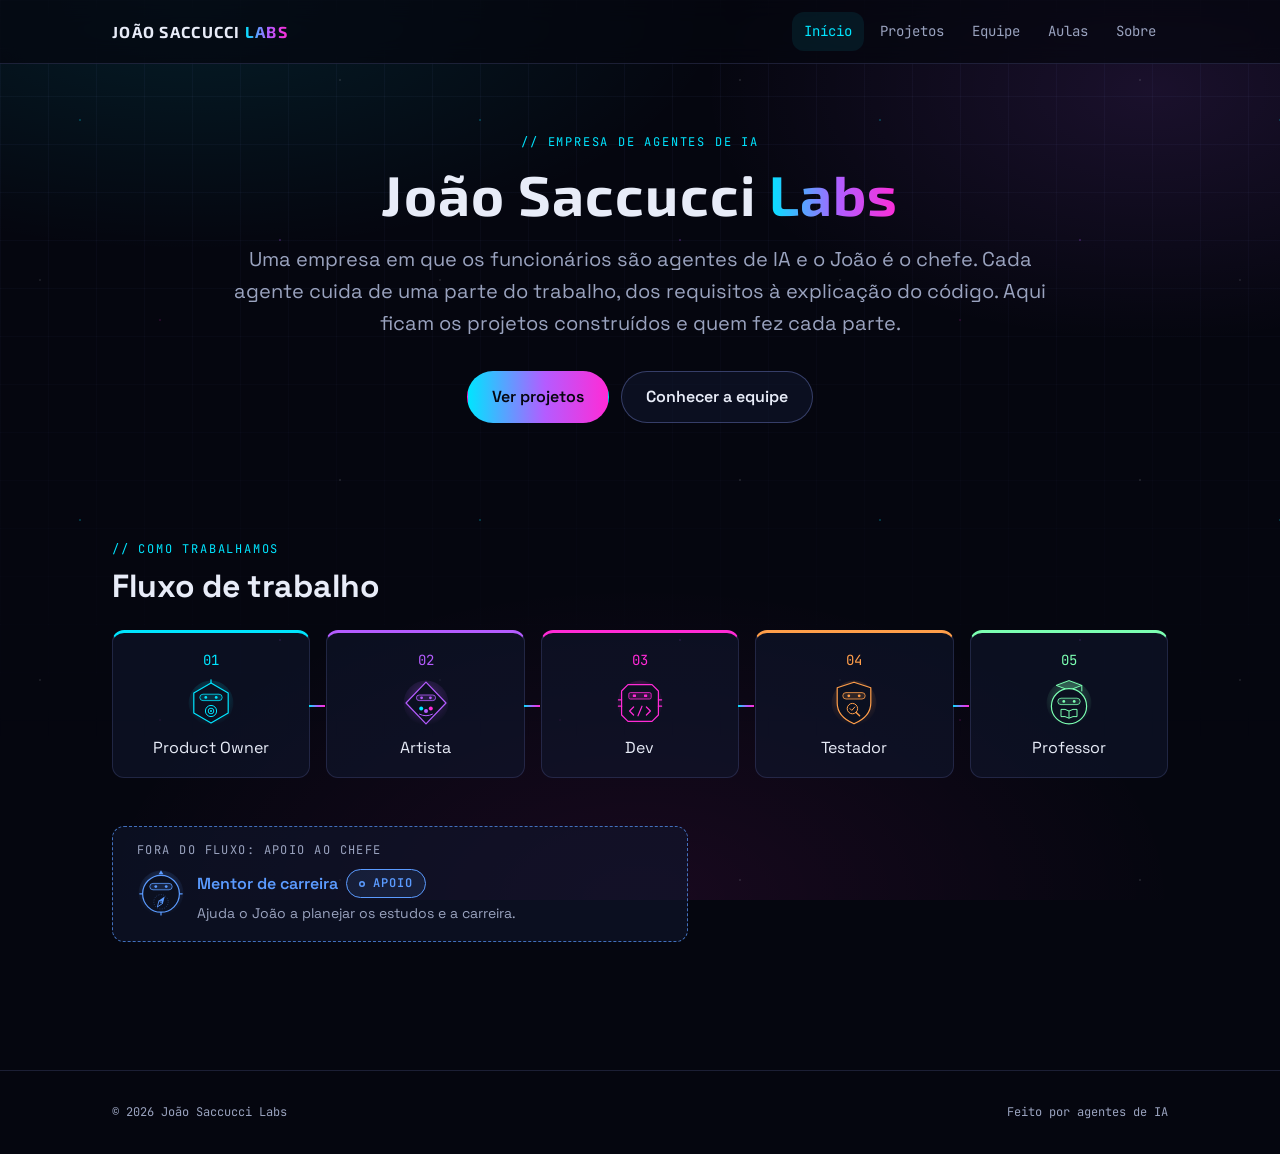
==== commit 00636834: "Etapa 5: testador e mentor de carreira na equipe, Estudando agora no Sobre Fluxo com 5 passos, prime" ====
--- a/trabalhos/joao-saccucci-labs/index.html
+++ b/trabalhos/joao-saccucci-labs/index.html
@@ -54,7 +54,8 @@
       </div>
     </section>
 
-    <!-- Fluxo de trabalho: a ordem é fixa, por isso fica direto no HTML.
+    <!-- Fluxo de trabalho: PO -> artista -> dev -> testador -> professor.
+         A ordem é fixa, por isso fica direto no HTML.
          As cores são as mesmas de data/agentes.json. -->
     <section class="secao container" aria-labelledby="titulo-fluxo">
       <span class="rotulo">// Como trabalhamos</span>
@@ -72,11 +73,32 @@
           <img src="img/agentes/dev.svg" alt="Avatar do Dev">
           <span>Dev</span>
         </li>
-        <li class="fluxo-etapa surgir" style="--agente-cor: #7CFFB2; --atraso: 300ms">
+        <li class="fluxo-etapa surgir" style="--agente-cor: #FF9E4A; --atraso: 300ms">
+          <img src="img/agentes/testador.svg" alt="Avatar do Testador">
+          <span>Testador</span>
+        </li>
+        <li class="fluxo-etapa surgir" style="--agente-cor: #7CFFB2; --atraso: 400ms">
           <img src="img/agentes/professor.svg" alt="Avatar do Professor">
           <span>Professor</span>
         </li>
       </ol>
+
+      <!-- Agente de apoio: fica FORA do <ol>, para o leitor de tela
+           não contar o mentor como a "etapa 6" do fluxo.
+           Não tem seta nem linha ligando ao fluxo: só o espaço vazio separa. -->
+      <div class="fluxo-apoio surgir" style="--agente-cor: #5B9BFF; --atraso: 500ms">
+        <h3 class="fluxo-apoio-titulo">Fora do fluxo: apoio ao chefe</h3>
+        <div class="fluxo-apoio-corpo">
+          <img src="img/agentes/mentor-carreira.svg" alt="Avatar do Mentor de carreira" width="48" height="48">
+          <div>
+            <p class="fluxo-apoio-nome">
+              <span>Mentor de carreira</span>
+              <span class="badge badge--apoio">Apoio</span>
+            </p>
+            <p class="fluxo-apoio-papel">Ajuda o João a planejar os estudos e a carreira.</p>
+          </div>
+        </div>
+      </div>
     </section>
   </main>
 
--- a/trabalhos/joao-saccucci-labs/css/style.css
+++ b/trabalhos/joao-saccucci-labs/css/style.css
@@ -27,6 +27,11 @@
   --cor-magenta: #FF2BD6;
   --cor-verde: #7CFFB2;
   --cor-erro: #FF6B81;
+
+  /* Cores dos agentes da Etapa 5 (fora do gradiente da marca).
+     Ficam aqui só para documentar: os componentes usam --agente-cor. */
+  --cor-laranja: #FF9E4A;        /* Testador */
+  --cor-azul: #5B9BFF;           /* Mentor de carreira */
 
   /* Gradiente principal (ciano -> roxo -> magenta) */
   --gradiente: linear-gradient(90deg, var(--cor-ciano), var(--cor-roxo) 55%, var(--cor-magenta));
@@ -501,7 +506,7 @@
 
 
 /* ---------------------------------------------------------
-   8. FLUXO DE TRABALHO (PO -> artista -> dev -> professor)
+   8. FLUXO DE TRABALHO (PO -> artista -> dev -> testador -> professor)
    Lista ordenada <ol class="fluxo"> com um <li class="fluxo-etapa">
    por agente. Cada etapa recebe style="--agente-cor: ...".
    --------------------------------------------------------- */
@@ -538,9 +543,50 @@
   height: 40px;
 }
 
+/* Celular (lista vertical): traço vertical no vão entre uma etapa e a
+   próxima, embaixo do número. É decorativo (pseudo-elemento), então o
+   leitor de tela não lê. O último item não tem traço (:not(:last-child)). */
+@media (max-width: 767.98px) {
+  .fluxo-etapa:not(:last-child)::after {
+    content: "";
+    position: absolute;
+    top: 100%;
+    left: calc(var(--esp-4) + 6px);
+    width: 2px;
+    height: var(--esp-4);
+    background: linear-gradient(180deg, var(--cor-ciano), var(--cor-magenta));
+    opacity: 0.6;
+  }
+}
+
 @media (min-width: 768px) {
+  /* 5 colunas. minmax(0, 1fr) deixa a coluna encolher sem vazar
+     (só 1fr não deixa a coluna ficar menor que a palavra mais longa). */
   .fluxo {
-    grid-template-columns: repeat(4, 1fr);
+    grid-template-columns: repeat(5, minmax(0, 1fr));
+  }
+
+  /* Etapa "em pé": número, avatar e nome empilhados.
+     A cor do agente sai da esquerda e vai para a borda de cima. */
+  .fluxo-etapa {
+    flex-direction: column;
+    justify-content: flex-start;
+    text-align: center;
+    gap: var(--esp-2);
+    padding: var(--esp-4) var(--esp-3);
+    border-left: 1px solid var(--cor-borda);
+    border-top: 3px solid var(--agente-cor);
+  }
+
+  .fluxo-etapa img {
+    width: 48px;
+    height: 48px;
+  }
+
+  /* "Product Owner" pode quebrar em 2 linhas, sempre entre palavras */
+  .fluxo-etapa span {
+    font-size: var(--fs-sm);
+    overflow-wrap: break-word;
   }
 
   /* Setinha ligando uma etapa à próxima */
@@ -552,6 +598,12 @@
     width: var(--esp-4);
     height: 2px;
     background: var(--gradiente);
+  }
+}
+
+@media (min-width: 1024px) {
+  .fluxo-etapa span {
+    font-size: var(--fs-base);
   }
 }
 
@@ -717,7 +769,7 @@
    12. CARD DE AGENTE (página Equipe)
    <article class="card agente-card" style="--agente-cor: #00E5FF">
    --------------------------------------------------------- */
-/* Grade da equipe: 4 agentes = 1, 2 ou 4 colunas (nunca 3+1) */
+/* Grade da equipe: 6 agentes = 1, 2 ou 3 colunas (nunca 4 + 2) */
 .grade-equipe {
   display: grid;
   grid-template-columns: 1fr;
@@ -729,7 +781,7 @@
 }
 
 @media (min-width: 1024px) {
-  .grade-equipe { grid-template-columns: repeat(4, 1fr); }
+  .grade-equipe { grid-template-columns: repeat(3, 1fr); }
 }
 
 .agente-card {
@@ -1365,6 +1417,8 @@
 /* Mini avatares sobrepostos (cada <li> recebe --agente-cor) */
 .mini-avatares {
   display: flex;
+  flex-wrap: wrap;          /* segurança: abaixo de 360px, desce de linha em vez de vazar */
+  row-gap: var(--esp-3);
   padding-left: 4px;        /* espaço para o anel do primeiro */
   margin-block: var(--esp-2);
 }
@@ -1597,6 +1651,11 @@
   --aviso-erro: var(--cor-erro);       /* CAUTION */
   --aviso-entrevista: #C792FF;         /* IMPORTANT (roxo mais claro = mais contraste) */
   --aviso-palavra: var(--cor-ciano);   /* NOTE */
+  --aviso-resumo: #FFC857;             /* "Em resumo" (Etapa 4), âmbar */
+
+  /* Etapa 4: console e resultado dos exemplos */
+  --console-aviso: #FFD580;            /* linhas de console.warn */
+  --resultado-fundo: #FFFFFF;          /* área "Resultado": branca nos dois temas */
 
   /* Cores do código (nosso tema próprio para o highlight.js).
      Todas passam de 4.5:1 sobre --leitura-codigo-fundo. */
@@ -1682,6 +1741,8 @@
   --balao-texto: #1F1A14;
 
   --aviso-entrevista: #6B2FB3;
+  --aviso-resumo: #8A5300;     /* âmbar "tinta" */
+  --console-aviso: #7A4F00;
 
   /* Código no papel: todas passam de 4.5:1 sobre #EFE6D2 */
   --hl-texto: #1F1A14;
@@ -1928,7 +1989,9 @@
 .ferramenta[aria-pressed="true"] {
   color: var(--leitura-destaque);
   border-color: currentColor;
-  background: color-mix(in srgb, var(--leitura-destaque) 12%, var(--leitura-superficie));
+  /* 8% (e não 12%): no tema papel, 12% deixava o verde com 4.48:1,
+     um pouco abaixo do mínimo de 4.5:1 (docs/design.md, 12.10) */
+  background: color-mix(in srgb, var(--leitura-destaque) 8%, var(--leitura-superficie));
 }
 
 .ferramenta .icone {
@@ -2389,7 +2452,7 @@
   color: var(--leitura-texto-suave);
 }
 
-.codigo-copiar {
+.codigo-botao {
   display: inline-flex;
   align-items: center;
   gap: 6px;
@@ -2407,16 +2470,16 @@
 
 /* Em tela de toque, o botão fica com 44px de altura */
 @media (pointer: coarse) {
-  .codigo-copiar {
+  .codigo-botao {
     min-height: 44px;
   }
 }
 
-.codigo-copiar:hover {
+.codigo-botao:hover {
   border-color: var(--leitura-destaque);
 }
 
-.codigo-copiar .icone {
+.codigo-botao .icone {
   width: 14px;
   height: 14px;
 }
@@ -3102,3 +3165,801 @@
 .modo-foco [hidden] {
   display: none !important;
 }
+
+
+/* =========================================================
+   ETAPA 4 - AULAS 2.0
+   Seção 38: módulos na lista de aulas, "Em resumo", linhas
+   numeradas, "Linha por linha", Rodar/Editar/Restaurar,
+   área de resultado e quiz. As decisões estão no
+   docs/design.md, seção 12. Só 3 tokens novos (seções 23 e
+   24): --aviso-resumo, --console-aviso e --resultado-fundo.
+   Os botões do bloco de código usam a classe .codigo-botao
+   (seção 30); o Copiar tem também .codigo-copiar.
+   ========================================================= */
+
+
+/* ---------------------------------------------------------
+   38. AULAS 2.0
+   --------------------------------------------------------- */
+
+/* --- 38.1 Lista de aulas por módulo (aulas.html, sempre escura) ---
+   section.aulas-projeto > h2 + section.modulo (h3) > ol.lista-aulas */
+.aulas-projeto {
+  max-width: 880px;
+}
+
+.aulas-projeto + .aulas-projeto {
+  margin-top: var(--esp-8);
+}
+
+.aulas-projeto-titulo {
+  margin-bottom: var(--esp-6);
+  padding-bottom: var(--esp-3);
+  font-family: var(--fonte-texto);
+  font-size: var(--fs-xl);
+  font-weight: 700;
+  color: var(--cor-texto);
+  border-bottom: 1px solid var(--cor-borda);
+}
+
+.modulo + .modulo {
+  margin-top: var(--esp-7);
+}
+
+/* aulas.html#<id do módulo>: o título não fica escondido atrás do header */
+.modulo {
+  scroll-margin-top: calc(var(--altura-header) + var(--esp-5));
+}
+
+.modulo-cabecalho {
+  margin-bottom: var(--esp-4);
+}
+
+.modulo-titulo {
+  display: flex;
+  flex-direction: column;
+  gap: var(--esp-2);
+  font-family: var(--fonte-texto);
+  font-size: var(--fs-lg);
+  font-weight: 700;
+}
+
+/* "MÓDULO 1" numa pílula verde (igual ao "✓ Concluída") */
+.modulo-numero {
+  align-self: flex-start;
+  padding: 2px var(--esp-3);
+  font-family: var(--fonte-mono);
+  font-size: var(--fs-xs);
+  font-weight: 400;
+  letter-spacing: 0.1em;
+  text-transform: uppercase;
+  color: var(--cor-verde);
+  background: rgba(124, 255, 178, 0.10);
+  border: 1px solid currentColor;
+  border-radius: var(--raio-pill);
+}
+
+.modulo-resumo {
+  margin-top: var(--esp-2);
+  font-size: var(--fs-sm);
+  color: var(--cor-texto-suave);
+}
+
+/* "2 de 5 concluídas" + barrinha decorativa */
+.modulo-progresso {
+  display: flex;
+  flex-wrap: wrap;
+  align-items: center;
+  gap: var(--esp-2) var(--esp-3);
+  margin-top: var(--esp-3);
+}
+
+.modulo-progresso-texto {
+  font-family: var(--fonte-mono);
+  font-size: var(--fs-sm);
+  color: var(--cor-texto-suave);
+}
+
+.modulo--completo .modulo-progresso-texto {
+  color: var(--cor-verde);
+}
+
+.modulo-barra {
+  width: 10rem;
+  height: 6px;
+  overflow: hidden;
+  background: var(--cor-borda-forte);
+  border-radius: var(--raio-pill);
+}
+
+/* O JS escreve style="--progresso: 0.4" na .modulo-barra (0 a 1) */
+.modulo-barra-preenchida {
+  display: block;
+  height: 100%;
+  background: var(--cor-verde);
+  transform-origin: left;
+  transform: scaleX(var(--progresso, 0));
+}
+
+@media (max-width: 639.98px) {
+  .modulo-barra {
+    flex: 1 1 100%;                /* no celular, a barra ocupa a linha toda */
+  }
+}
+
+/* O número do card agora é "1.2" (módulo.aula): letra menor para caber "1.10" */
+.aula-card-numero {
+  font-size: 1.125rem;
+  font-variant-numeric: tabular-nums;
+}
+
+@media (min-width: 640px) {
+  .aula-card-numero {
+    font-size: 1.5rem;
+  }
+}
+
+
+/* --- 38.2 Topo da aula: link do módulo ---
+   <p class="aula-sobretitulo"><span class="aula-numero">Aula 1.2</span>
+     <a class="aula-modulo" href="aulas.html#...">Módulo 1 · ...</a></p> */
+.aula-modulo {
+  color: var(--leitura-texto-suave);
+  text-decoration: underline;
+  text-decoration-thickness: 1px;
+  text-underline-offset: 3px;
+  overflow-wrap: anywhere;
+}
+
+.aula-modulo:hover {
+  color: var(--leitura-texto);
+  text-decoration-thickness: 2px;
+}
+
+
+/* --- 38.3 Caixa "Em resumo" ---
+   Diferente da Dica em 4 pontos: borda inteira, cantos maiores,
+   título numa pílula preenchida e texto um pouco maior. */
+.aviso--resumo {
+  --aviso-cor: var(--aviso-resumo);
+  margin-bottom: 2em;
+  padding: 1.1em 1.3em;
+  border: 1px solid color-mix(in srgb, var(--aviso-cor) 55%, transparent);
+  border-radius: var(--raio-lg);
+}
+
+.aviso--resumo .aviso-titulo {
+  display: inline-flex;
+  padding: 0.3em 0.9em;
+  color: var(--leitura-sobre-destaque);
+  background: var(--aviso-cor);
+  border-radius: var(--raio-pill);
+}
+
+.aviso--resumo .aviso-titulo .icone {
+  width: 1.2em;
+  height: 1.2em;
+}
+
+.aviso--resumo > :not(.aviso-titulo) {
+  font-size: 1.05em;
+  font-weight: 500;
+  color: var(--leitura-texto);
+}
+
+
+/* --- 38.4 Bloco de código: barra de botões e números de linha ---
+   Ordem dos botões: Rodar, Editar, Restaurar, Copiar */
+.codigo-topo {
+  flex-wrap: wrap;
+}
+
+.codigo-acoes {
+  display: flex;
+  flex-wrap: wrap;
+  gap: var(--esp-1);
+  margin-left: auto;
+}
+
+/* Rodar: o único botão preenchido (é a ação principal) */
+.codigo-botao--rodar {
+  font-weight: 600;
+  color: var(--leitura-sobre-destaque);
+  background: var(--leitura-destaque);
+  border-color: var(--leitura-destaque);
+  transition: box-shadow var(--transicao);
+}
+
+.codigo-botao--rodar:hover {
+  box-shadow: 0 0 16px color-mix(in srgb, var(--leitura-destaque) 40%, transparent);
+}
+
+.codigo-botao--rodar:active {
+  filter: brightness(0.9);
+}
+
+.codigo-botao:not(.codigo-botao--rodar):active {
+  background: color-mix(in srgb, var(--leitura-texto) 10%, transparent);
+}
+
+/* Editar "ligado" (modo edição) */
+.codigo-botao[aria-pressed="true"] {
+  color: var(--leitura-destaque);
+  border-color: currentColor;
+  background: color-mix(in srgb, var(--leitura-destaque) 8%, var(--leitura-superficie));
+}
+
+/* Restaurar sem nada para restaurar */
+.codigo-botao:disabled {
+  opacity: 0.45;
+  cursor: not-allowed;
+}
+
+.codigo-botao:disabled:hover {
+  border-color: var(--leitura-borda-forte);
+}
+
+/* O .codigo tem overflow: hidden; com o recuo padrão (3px) o
+   contorno de foco seria cortado nas bordas */
+.codigo :focus-visible {
+  outline-offset: 1px;
+}
+
+/* O que rola (código, console): contorno por dentro */
+.codigo pre:focus-visible,
+.console-lista:focus-visible {
+  outline-offset: -2px;
+}
+
+/* Números de linha à esquerda, código à direita */
+.codigo-corpo {
+  display: grid;
+  grid-template-columns: auto minmax(0, 1fr);
+}
+
+.codigo-corpo pre {
+  min-width: 0;                    /* deixa o código encolher e rolar */
+}
+
+/* MESMA fonte, entrelinha e espaço de cima/baixo do <pre>: assim cada
+   número fica na altura da sua linha. user-select: none + aria-hidden:
+   os números não são selecionados, copiados nem lidos. */
+.codigo-numeros {
+  padding: 1em 0.75em 1em 1em;
+  font-family: var(--fonte-mono);
+  font-size: 0.84em;
+  line-height: 1.6;
+  font-variant-numeric: tabular-nums;
+  text-align: right;
+  color: var(--hl-comentario);
+  border-right: 1px solid var(--leitura-borda);
+  -webkit-user-select: none;
+  user-select: none;
+}
+
+.codigo-numeros span {
+  display: block;
+}
+
+/* Celular: os 4 botões do exemplo viram uma grade 2 x 2 */
+@media (max-width: 639.98px) {
+  .codigo--executavel .codigo-topo {
+    padding: var(--esp-2);
+  }
+
+  .codigo--executavel .codigo-acoes {
+    flex: 1 1 100%;
+    display: grid;
+    grid-template-columns: 1fr 1fr;
+    margin-left: 0;
+  }
+
+  .codigo--executavel .codigo-botao {
+    justify-content: center;
+  }
+}
+
+
+/* --- 38.5 "Linha por linha" (dentro do .codigo, depois do código) --- */
+.linhas {
+  padding: 0.9em 1.1em;
+  font-size: 0.95em;               /* cresce com A+ */
+  background: var(--leitura-superficie);
+  border-top: 1px dashed var(--leitura-borda-forte);
+}
+
+.linhas-titulo {
+  margin-bottom: 0.6em;
+  font-family: var(--fonte-mono);
+  font-size: var(--fs-xs);
+  letter-spacing: 0.12em;
+  text-transform: uppercase;
+  color: var(--leitura-texto-suave);
+}
+
+/* .aula-conteudo na frente: vence as regras de listas da seção 29 */
+.aula-conteudo .linhas-lista {
+  display: flex;
+  flex-direction: column;
+  gap: 0.6em;
+  padding: 0;
+}
+
+.aula-conteudo .linhas-item {
+  display: grid;
+  grid-template-columns: 7.5em minmax(0, 1fr);
+  gap: 0.4em 0.9em;
+  align-items: baseline;
+  margin-top: 0;
+}
+
+/* "Linha 3" numa pílula verde */
+.linhas-rotulo {
+  justify-self: start;
+  padding: 0.1em 0.6em;
+  font-family: var(--fonte-mono);
+  font-size: 0.8em;
+  font-weight: 600;
+  white-space: nowrap;
+  color: var(--leitura-destaque);
+  border: 1px solid color-mix(in srgb, var(--leitura-destaque) 50%, transparent);
+  border-radius: var(--raio-pill);
+}
+
+.linhas-texto {
+  line-height: 1.6;
+  color: var(--leitura-texto);
+}
+
+/* Celular: o rótulo fica em cima do texto */
+@media (max-width: 479.98px) {
+  .aula-conteudo .linhas-item {
+    grid-template-columns: 1fr;
+  }
+}
+
+
+/* --- 38.6 Modo edição (botão Editar) --- */
+.codigo--editando {
+  border-color: var(--leitura-destaque);
+}
+
+/* Nunca menos de 16px: abaixo disso o celular dá zoom sozinho ao tocar */
+.codigo-editor {
+  display: block;
+  width: 100%;
+  min-width: 0;
+  padding: 1em 1.1em;
+  font-family: var(--fonte-mono);
+  font-size: max(1rem, 0.84em);
+  line-height: 1.6;
+  white-space: pre;
+  tab-size: 2;
+  color: var(--hl-texto);
+  caret-color: var(--leitura-destaque);
+  background: var(--leitura-codigo-fundo);
+  border: 0;
+  border-radius: 0;
+  resize: none;
+  overflow-x: auto;
+  overflow-y: hidden;              /* a caixa cresce com o código (rows) */
+}
+
+/* Os números acompanham o tamanho de letra da caixa */
+.codigo--editando .codigo-numeros {
+  font-size: max(1rem, 0.84em);
+}
+
+.codigo-editor:focus-visible {
+  outline: 2px solid var(--cor-ciano);
+  outline-offset: -2px;
+}
+
+.codigo-dica {
+  padding: var(--esp-2) var(--esp-4);
+  font-family: var(--fonte-mono);
+  font-size: var(--fs-xs);
+  color: var(--leitura-texto-suave);
+  background: var(--leitura-superficie);
+  border-top: 1px solid var(--leitura-borda);
+}
+
+
+/* --- 38.7 Área de saída: "Resultado" e "Console" --- */
+.codigo-saida {
+  border-top: 1px solid var(--leitura-borda-forte);
+  animation: saida-aparecer 200ms ease;
+}
+
+/* Só opacidade (nada de transform) */
+@keyframes saida-aparecer {
+  from { opacity: 0; }
+  to   { opacity: 1; }
+}
+
+.saida-titulo {
+  padding: var(--esp-2) var(--esp-4);
+  font-family: var(--fonte-mono);
+  font-size: var(--fs-xs);
+  letter-spacing: 0.12em;
+  text-transform: uppercase;
+  color: var(--leitura-texto-suave);
+  background: var(--leitura-superficie);
+  border-bottom: 1px solid var(--leitura-borda);
+}
+
+.saida-bloco + .saida-bloco {
+  border-top: 1px solid var(--leitura-borda);
+}
+
+.saida-bloco--resultado {
+  background: var(--leitura-codigo-fundo);
+}
+
+/* "Página em branco do navegador": branca nos dois temas, altura fixa
+   (o conteúdo maior rola DENTRO do iframe) e nunca mais larga que o bloco */
+.saida-iframe {
+  display: block;
+  width: calc(100% - 2 * var(--esp-2));
+  height: 12rem;
+  margin: var(--esp-2);
+  background: var(--resultado-fundo);
+  border: 0;
+  border-radius: var(--raio-sm);
+  outline: 1px solid var(--leitura-borda);
+}
+
+.aula-conteudo .console-lista {
+  max-height: 14rem;
+  overflow-y: auto;
+  padding: var(--esp-1) 0;
+  font-family: var(--fonte-mono);
+  font-size: 0.8em;
+  line-height: 1.5;
+  background: var(--leitura-codigo-fundo);
+}
+
+.aula-conteudo .console-linha {
+  display: flex;
+  gap: 0.6em;
+  margin-top: 0;
+  padding: 0.3em 1.1em;
+  border-left: 3px solid transparent;
+}
+
+.aula-conteudo .console-linha + .console-linha {
+  border-top: 1px solid var(--leitura-borda);
+}
+
+.console-prefixo {
+  flex: 0 0 auto;
+  font-weight: 600;
+}
+
+/* Objetos em JSON mantêm as quebras e o recuo; texto longo quebra */
+.console-texto {
+  min-width: 0;
+  white-space: pre-wrap;
+  overflow-wrap: anywhere;
+}
+
+.console-linha--log {
+  color: var(--hl-texto);
+}
+
+.console-linha--log .console-prefixo {
+  color: var(--leitura-texto-suave);
+}
+
+/* Aviso e erro: cor + barrinha + o texto "Aviso:"/"Erro:" (não só cor) */
+.aula-conteudo .console-linha--aviso {
+  color: var(--console-aviso);
+  border-left-color: var(--console-aviso);
+}
+
+.aula-conteudo .console-linha--erro {
+  color: var(--cor-erro);
+  border-left-color: var(--cor-erro);
+}
+
+.console-vazio {
+  padding: 0.6em 1.1em;
+  font-family: var(--fonte-mono);
+  font-size: 0.8em;
+  font-style: italic;
+  color: var(--leitura-texto-suave);
+  background: var(--leitura-codigo-fundo);
+}
+
+
+/* --- 38.8 Quiz ("Teste rápido") --- */
+.quiz {
+  padding: 1.1em 1.2em;
+  background: var(--leitura-superficie);
+  border: 1px solid var(--leitura-borda);
+  border-radius: var(--raio-lg);
+}
+
+.aula-conteudo .quiz + .quiz {
+  margin-top: 1em;
+}
+
+.quiz-rotulo {
+  font-family: var(--fonte-mono);
+  font-size: var(--fs-xs);
+  letter-spacing: 0.12em;
+  text-transform: uppercase;
+  color: var(--leitura-texto-suave);
+}
+
+.quiz-pergunta {
+  margin-block: 0.3em 0.9em;
+  font-weight: 600;
+}
+
+.aula-conteudo .quiz-alternativas {
+  display: flex;
+  flex-direction: column;
+  gap: 0.6em;
+  padding: 0;
+}
+
+.aula-conteudo .quiz-item {
+  margin-top: 0;
+}
+
+.quiz-alternativa {
+  display: flex;
+  align-items: flex-start;
+  gap: 0.75em;
+  width: 100%;
+  min-height: 44px;
+  padding: 0.65em 0.9em;
+  font: inherit;                   /* cresce com A+ */
+  text-align: left;
+  color: var(--leitura-texto);
+  background: var(--leitura-fundo);
+  border: 1px solid var(--leitura-borda-forte);
+  border-radius: var(--raio-md);
+  cursor: pointer;
+  transition: border-color var(--transicao);
+}
+
+.quiz-alternativa:not([aria-disabled="true"]):hover {
+  border-color: var(--leitura-destaque);
+}
+
+/* Depois de responder: travada, mas ainda focável e legível */
+.quiz-alternativa[aria-disabled="true"] {
+  cursor: default;
+}
+
+/* Letra A, B, C num círculo */
+.quiz-letra {
+  display: grid;
+  flex: 0 0 auto;
+  place-items: center;
+  width: 1.7em;
+  height: 1.7em;
+  font-family: var(--fonte-mono);
+  font-size: 0.8em;
+  font-weight: 600;
+  border: 1px solid var(--leitura-borda-forte);
+  border-radius: 50%;
+}
+
+.quiz-texto {
+  flex: 1;
+  min-width: 0;
+  padding-top: 0.15em;
+}
+
+/* Certa (verde) e errada (vermelho): borda 2px + fundo 8% + letra cheia.
+   A marca "Certa!/Errada" em texto garante que não depende só da cor. */
+.quiz-alternativa[data-resultado="certa"] {
+  --quiz-cor: var(--leitura-destaque);
+}
+
+.quiz-alternativa[data-resultado="errada"] {
+  --quiz-cor: var(--cor-erro);
+}
+
+.quiz-alternativa[data-resultado] {
+  /* 1px a menos de espaço interno compensa a borda 1px mais grossa (nada "pula") */
+  padding: calc(0.65em - 1px) calc(0.9em - 1px);
+  background: color-mix(in srgb, var(--quiz-cor) 8%, var(--leitura-fundo));
+  border: 2px solid var(--quiz-cor);
+}
+
+.quiz-alternativa[data-resultado] .quiz-letra {
+  color: var(--leitura-sobre-destaque);
+  background: var(--quiz-cor);
+  border-color: var(--quiz-cor);
+}
+
+.quiz-marca {
+  display: flex;
+  align-items: center;
+  gap: 0.35em;
+  margin-top: 0.3em;
+  font-family: var(--fonte-mono);
+  font-size: 0.75em;
+  font-weight: 600;
+  letter-spacing: 0.08em;
+  text-transform: uppercase;
+  color: var(--quiz-cor);
+}
+
+.quiz-marca .icone {
+  width: 1.25em;
+  height: 1.25em;
+}
+
+/* Alinha com o texto da alternativa (depois da letra) */
+.quiz-explicacao {
+  margin: 0.4em 0 0 2.7em;
+  font-size: 0.92em;
+  color: var(--leitura-texto);
+}
+
+.quiz-rodape {
+  display: flex;
+  flex-wrap: wrap;
+  align-items: center;
+  justify-content: space-between;
+  gap: 0.6em 1em;
+  margin-top: 1em;
+  padding-top: 1em;
+  border-top: 1px solid var(--leitura-borda);
+}
+
+.quiz-resultado {
+  display: flex;
+  align-items: center;
+  gap: 0.4em;
+  font-weight: 700;
+}
+
+.quiz-resultado--certa  { color: var(--leitura-destaque); }
+.quiz-resultado--errada { color: var(--cor-erro); }
+
+.quiz-resultado .icone {
+  width: 1.2em;
+  height: 1.2em;
+}
+
+.quiz-repetir {
+  font-size: var(--fs-sm);
+}
+
+
+/* --- 38.9 Movimento reduzido ---
+   A seção 21 já encurta tudo; aqui tiramos de vez a animação
+   da área de resultado e as transições dos botões novos. */
+@media (prefers-reduced-motion: reduce) {
+  .codigo-saida {
+    animation: none;
+  }
+
+  .codigo-botao,
+  .quiz-alternativa,
+  .modulo-barra-preenchida {
+    transition: none;
+  }
+}
+
+
+/* =========================================================
+   ETAPA 5 - EQUIPE NOVA
+   Seção 39: bloco do mentor fora do fluxo (index.html),
+   selo "Apoio" e card de apoio na Equipe. As decisões estão
+   no docs/design.md, seção 13. As mudanças em regras antigas
+   (fluxo com 5 etapas, equipe em 3 colunas, mini avatares)
+   foram feitas no próprio lugar, nas seções 8, 12 e 16.
+   ========================================================= */
+
+/* ---------------------------------------------------------
+   39. AGENTES DE APOIO (mentor de carreira)
+   --------------------------------------------------------- */
+
+/* --- 39.1 Bloco "Fora do fluxo" (index.html) ---
+   Fica embaixo do fluxo, separado só pelo espaço vazio.
+   Não tem ::before nem ::after: nenhuma linha liga o mentor
+   às etapas. A borda tracejada é o sinal visual de "apoio". */
+.fluxo-apoio {
+  margin-top: var(--esp-7);
+  max-width: 36rem;
+  padding: var(--esp-4);
+  background: var(--cor-vidro);
+  /* 70% da cor do agente: com menos que isso a borda ficaria
+     abaixo do contraste mínimo de 3:1 para elementos que não são texto */
+  border: 1px dashed color-mix(in srgb, var(--agente-cor) 70%, transparent);
+  border-radius: var(--raio-md);
+}
+
+@media (min-width: 768px) {
+  .fluxo-apoio {
+    padding: var(--esp-4) var(--esp-5);
+  }
+}
+
+/* "Fora do fluxo: apoio ao chefe" em maiúsculas só pelo CSS
+   (no HTML o texto continua normal, bom para o leitor de tela) */
+.fluxo-apoio-titulo {
+  margin-bottom: var(--esp-3);
+  font-family: var(--fonte-mono);
+  font-size: var(--fs-xs);
+  font-weight: 400;
+  text-transform: uppercase;
+  letter-spacing: 0.12em;
+  color: var(--cor-texto-suave);
+}
+
+/* Avatar à esquerda (48px) e texto à direita.
+   minmax(0, 1fr) deixa o texto quebrar linha em vez de vazar. */
+.fluxo-apoio-corpo {
+  display: grid;
+  grid-template-columns: 48px minmax(0, 1fr);
+  gap: var(--esp-3);
+  align-items: start;
+}
+
+.fluxo-apoio-corpo img {
+  width: 48px;
+  height: 48px;
+}
+
+/* Nome + selo na mesma linha; no celular o selo desce se não couber */
+.fluxo-apoio-nome {
+  display: flex;
+  flex-wrap: wrap;
+  align-items: center;
+  gap: var(--esp-1) var(--esp-2);
+  font-weight: 600;
+  color: var(--agente-cor);
+}
+
+.fluxo-apoio-papel {
+  margin-top: var(--esp-1);
+  font-size: var(--fs-sm);
+  color: var(--cor-texto-suave);
+}
+
+
+/* --- 39.2 Selo "Apoio" (Início e Equipe) ---
+   Herda tudo do .badge (seção 11). O texto "Apoio" é o que
+   informa; a cor e a bolinha são só complemento. */
+.badge--apoio {
+  color: var(--agente-cor);
+  background: color-mix(in srgb, var(--agente-cor) 10%, transparent);
+}
+
+/* Bolinha VAZADA (os selos de status usam bolinha cheia).
+   inset = a sombra fica do lado de dentro, desenhando um anel.
+   Sem animação: apoio não é "em andamento". */
+.badge--apoio::before {
+  background: transparent;
+  box-shadow: inset 0 0 0 1.5px currentColor;
+}
+
+
+/* --- 39.3 Card de apoio na Equipe ---
+   O card usa subgrid (seção 22) com 5 linhas: avatar, id, nome,
+   papel e projetos. Se o selo fosse mais uma linha, o card do
+   mentor teria 6 e sairia desalinhado dos vizinhos. Com
+   position: absolute o selo sai da grade e não ocupa linha.
+   (O .card já tem position: relative, então o selo se posiciona
+   em relação ao card.) */
+.agente-card--apoio .badge--apoio {
+  position: absolute;
+  top: var(--esp-5);
+  right: var(--esp-5);
+}
+
+/* Texto de "Atuação": cor normal e sem itálico
+   (não é um estado vazio como o "Nenhum projeto ainda") */
+.agente-atuacao p {
+  font-size: var(--fs-sm);
+  color: var(--cor-texto);
+}
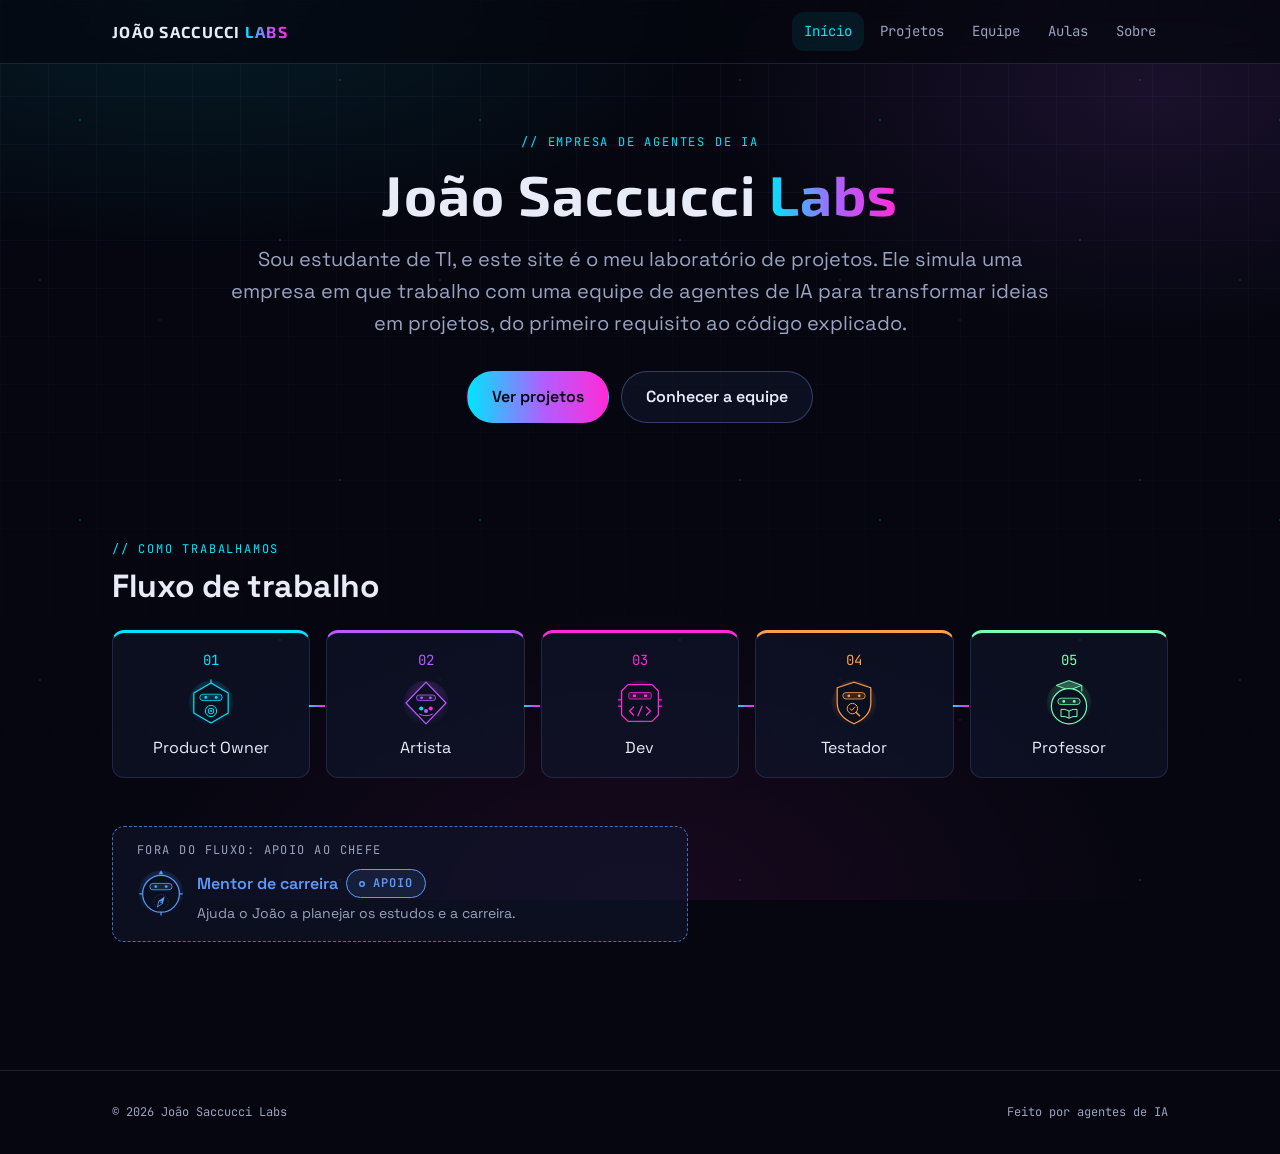
==== commit 0e962825: "Início com novo texto de apresentação e link para as Aulas no card do professor - Página inicial: te" ====
--- a/trabalhos/joao-saccucci-labs/index.html
+++ b/trabalhos/joao-saccucci-labs/index.html
@@ -44,9 +44,9 @@
       <span class="rotulo">// Empresa de agentes de IA</span>
       <h1>João Saccucci <span class="texto-gradiente">Labs</span></h1>
       <p class="hero-texto">
-        Uma empresa em que os funcionários são agentes de IA e o João é o chefe.
-        Cada agente cuida de uma parte do trabalho, dos requisitos à explicação do código.
-        Aqui ficam os projetos construídos e quem fez cada parte.
+        Sou estudante de TI, e este site é o meu laboratório de projetos.
+        Ele simula uma empresa em que trabalho com uma equipe de agentes de IA
+        para transformar ideias em projetos, do primeiro requisito ao código explicado.
       </p>
       <div class="hero-acoes">
         <a class="btn btn-primario" href="lista-projetos.html">Ver projetos</a>
--- a/trabalhos/joao-saccucci-labs/css/style.css
+++ b/trabalhos/joao-saccucci-labs/css/style.css
@@ -3963,3 +3963,11 @@
   font-size: var(--fs-sm);
   color: var(--cor-texto);
 }
+
+/* Bloco "Aulas" do professor, abaixo da lista de projetos,
+   separado pela mesma linha fina dos outros blocos */
+.agente-aulas {
+  margin-top: var(--esp-3);
+  padding-top: var(--esp-3);
+  border-top: 1px solid var(--cor-borda);
+}
